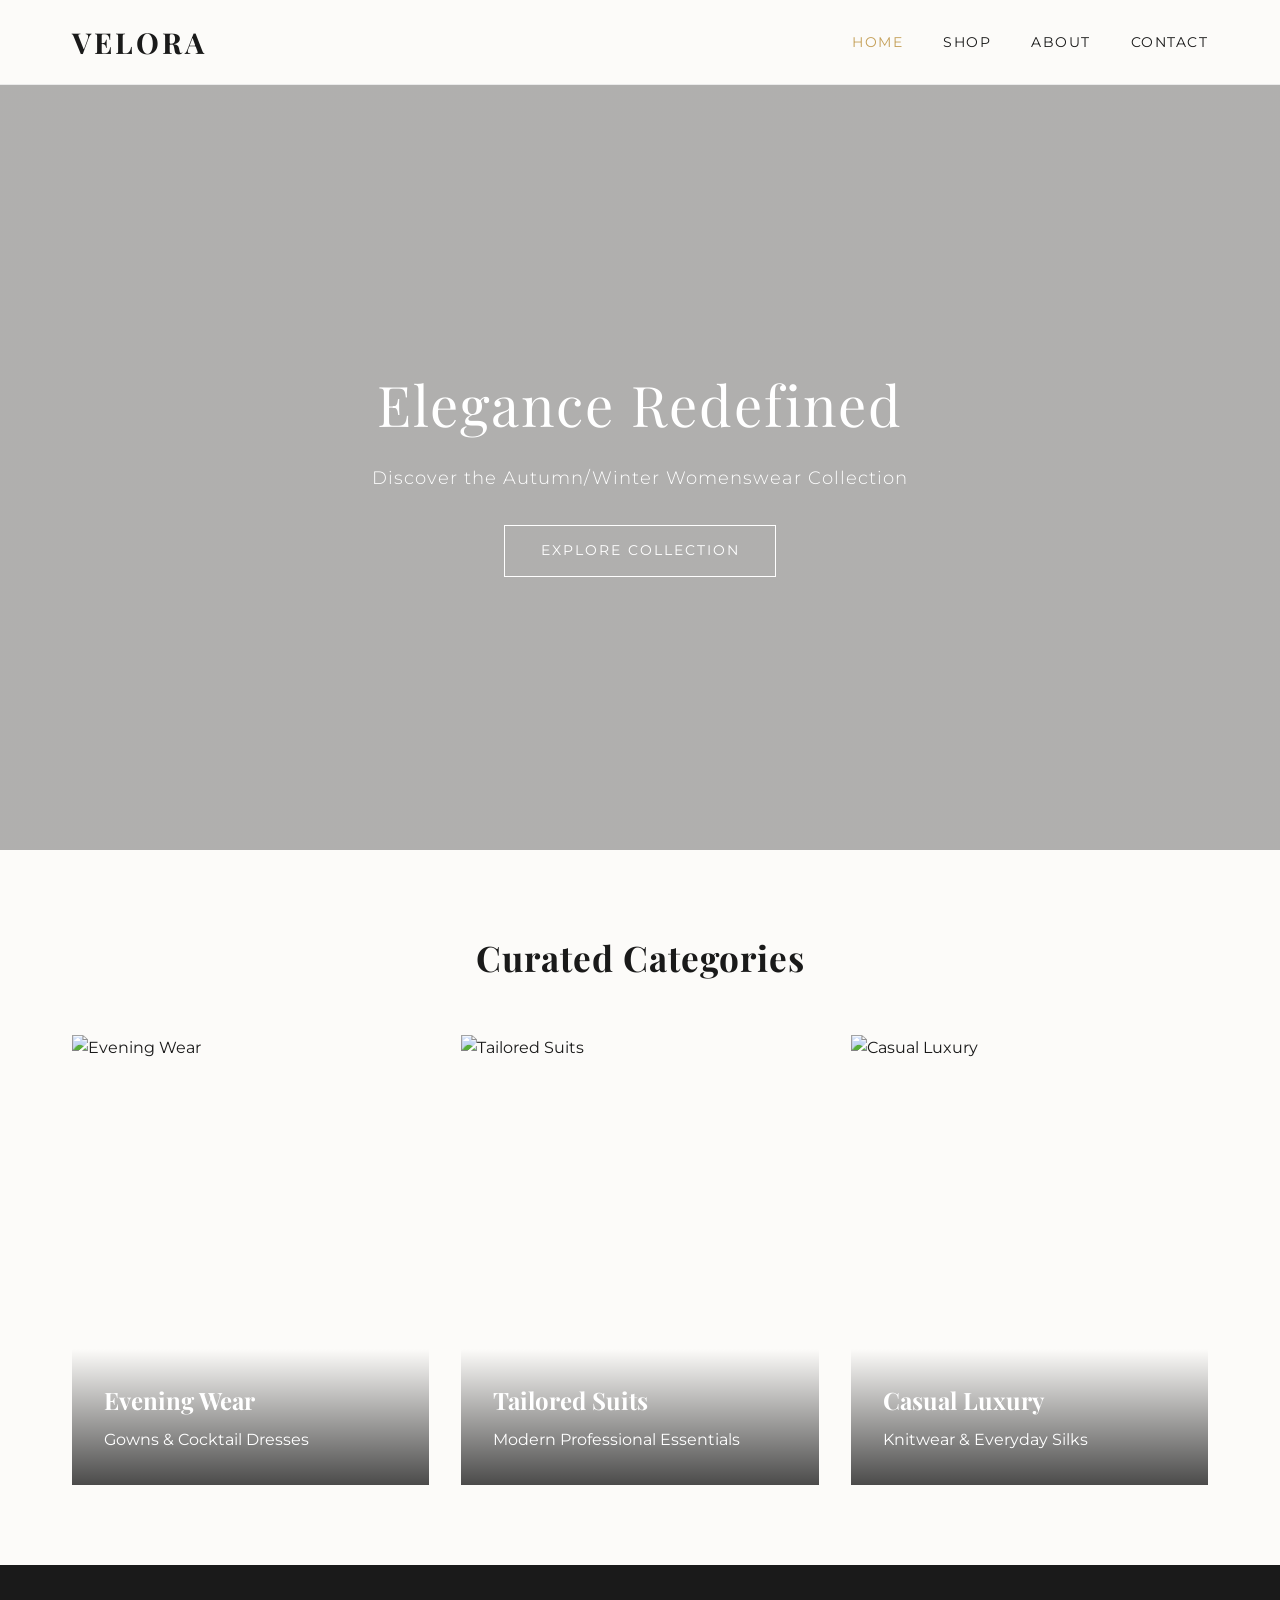
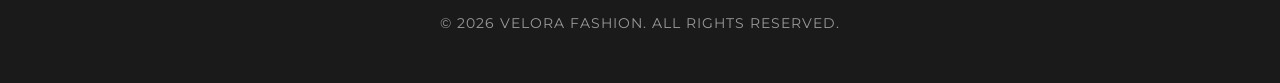
==== index.html @ ce0da70d "Create index.html" ====
<!DOCTYPE html>
<html lang="en">
<head>
  <meta charset="UTF-8">
  <meta name="viewport" content="width=device-width, initial-scale=1.0">
  <title>Velora Fashion | Timeless Luxury Womenswear</title>
  <style>
    :root {
      --bg-color: #fcfbf9;
      --primary-color: #1a1a1a;
      --accent-color: #c5a059;
      --text-muted: #666666;
      --font-heading: 'Playfair Display', Georgia, serif;
      --font-body: 'Montserrat', sans-serif;
    }

    * {
      box-sizing: border-box;
      margin: 0;
      padding: 0;
    }

    body {
      background-color: var(--bg-color);
      color: var(--primary-color);
      font-family: var(--font-body);
      line-height: 1.6;
    }

    /* Header & Navigation */
    header {
      position: sticky;
      top: 0;
      background: rgba(252, 251, 249, 0.95);
      backdrop-filter: blur(5px);
      z-index: 1000;
      border-bottom: 1px solid #eaeaea;
    }

    .nav-container {
      max-width: 1200px;
      margin: 0 auto;
      display: flex;
      justify-content: space-between;
      align-items: center;
      padding: 1.2rem 2rem;
    }

    .brand-logo {
      font-family: var(--font-heading);
      font-size: 1.8rem;
      letter-spacing: 3px;
      text-transform: uppercase;
      text-decoration: none;
      color: var(--primary-color);
      font-weight: 700;
    }

    .nav-links {
      display: flex;
      list-style: none;
      gap: 2.5rem;
    }

    .nav-links a {
      text-decoration: none;
      color: var(--primary-color);
      font-size: 0.9rem;
      text-transform: uppercase;
      letter-spacing: 1.5px;
      transition: color 0.3s ease;
    }

    .nav-links a:hover, .nav-links a.active {
      color: var(--accent-color);
    }

    /* Hero Section */
    .hero {
      height: 85vh;
      background: linear-gradient(rgba(0, 0, 0, 0.3), rgba(0, 0, 0, 0.3)), 
                  url('https://images.unsplash.com/photo-1490481651871-ab68de25d43d?q=80&w=1600') center/cover no-repeat;
      display: flex;
      align-items: center;
      justify-content: center;
      text-align: center;
      color: #ffffff;
      padding: 0 1rem;
    }

    .hero-content h1 {
      font-family: var(--font-heading);
      font-size: 3.5rem;
      font-weight: 400;
      letter-spacing: 2px;
      margin-bottom: 1rem;
    }

    .hero-content p {
      font-size: 1.1rem;
      letter-spacing: 1px;
      margin-bottom: 2rem;
      font-weight: 300;
    }

    .btn {
      display: inline-block;
      padding: 0.9rem 2.2rem;
      border: 1px solid #ffffff;
      color: #ffffff;
      text-decoration: none;
      text-transform: uppercase;
      font-size: 0.85rem;
      letter-spacing: 2px;
      transition: all 0.3s ease;
    }

    .btn:hover {
      background-color: #ffffff;
      color: var(--primary-color);
    }

    /* Featured Categories */
    .featured {
      max-width: 1200px;
      margin: 5rem auto;
      padding: 0 2rem;
    }

    .section-title {
      text-align: center;
      font-family: var(--font-heading);
      font-size: 2.2rem;
      margin-bottom: 3rem;
      letter-spacing: 1px;
    }

    .category-grid {
      display: grid;
      grid-template-columns: repeat(auto-fit, minmax(300px, 1fr));
      gap: 2rem;
    }

    .category-card {
      position: relative;
      overflow: hidden;
      height: 450px;
    }

    .category-card img {
      width: 100%;
      height: 100%;
      object-fit: cover;
      transition: transform 0.5s ease;
    }

    .category-card:hover img {
      transform: scale(1.05);
    }

    .category-overlay {
      position: absolute;
      bottom: 0;
      left: 0;
      right: 0;
      padding: 2rem;
      background: linear-gradient(transparent, rgba(0, 0, 0, 0.7));
      color: #ffffff;
    }

    .category-overlay h3 {
      font-family: var(--font-heading);
      font-size: 1.5rem;
      margin-bottom: 0.5rem;
    }

    /* Footer */
    footer {
      background-color: var(--primary-color);
      color: #ffffff;
      text-align: center;
      padding: 3rem 1rem;
      margin-top: 5rem;
    }

    footer p {
      font-size: 0.85rem;
      color: #999999;
      letter-spacing: 1px;
    }
  </style>
  <link href="https://fonts.googleapis.com/css2?family=Montserrat:wght@300;400;500&family=Playfair+Display:wght@400;600;700&display=swap" rel="stylesheet">
</head>
<body>

  <header>
    <div class="nav-container">
      <a href="index.html" class="brand-logo">Velora</a>
      <nav>
        <ul class="nav-links">
          <li><a href="index.html" class="active">Home</a></li>
          <li><a href="shop.html">Shop</a></li>
          <li><a href="about.html">About</a></li>
          <li><a href="contact.html">Contact</a></li>
        </ul>
      </nav>
    </div>
  </header>

  <section class="hero">
    <div class="hero-content">
      <h1>Elegance Redefined</h1>
      <p>Discover the Autumn/Winter Womenswear Collection</p>
      <a href="shop.html" class="btn">Explore Collection</a>
    </div>
  </section>

  <section class="featured">
    <h2 class="section-title">Curated Categories</h2>
    <div class="category-grid">
      <div class="category-card">
        <img src="https://images.unsplash.com/photo-1539109136881-3be0616acf4b?q=80&w=800" alt="Evening Wear">
        <div class="category-overlay">
          <h3>Evening Wear</h3>
          <p>Gowns & Cocktail Dresses</p>
        </div>
      </div>
      <div class="category-card">
        <img src="https://images.unsplash.com/photo-1515886657613-9f3515b0c78f?q=80&w=800" alt="Tailored Suits">
        <div class="category-overlay">
          <h3>Tailored Suits</h3>
          <p>Modern Professional Essentials</p>
        </div>
      </div>
      <div class="category-card">
        <img src="https://images.unsplash.com/photo-1485230895905-ec40ba36b9bc?q=80&w=800" alt="Casual Luxury">
        <div class="category-overlay">
          <h3>Casual Luxury</h3>
          <p>Knitwear & Everyday Silks</p>
        </div>
      </div>
    </div>
  </section>

  <footer>
    <p>&copy; <span id="year"></span> VELORA FASHION. ALL RIGHTS RESERVED.</p>
  </footer>

  <script>
    document.addEventListener('DOMContentLoaded', () => {
      document.getElementById('year').textContent = new Date().getFullYear();
    });
  </script>
</body>
</html>
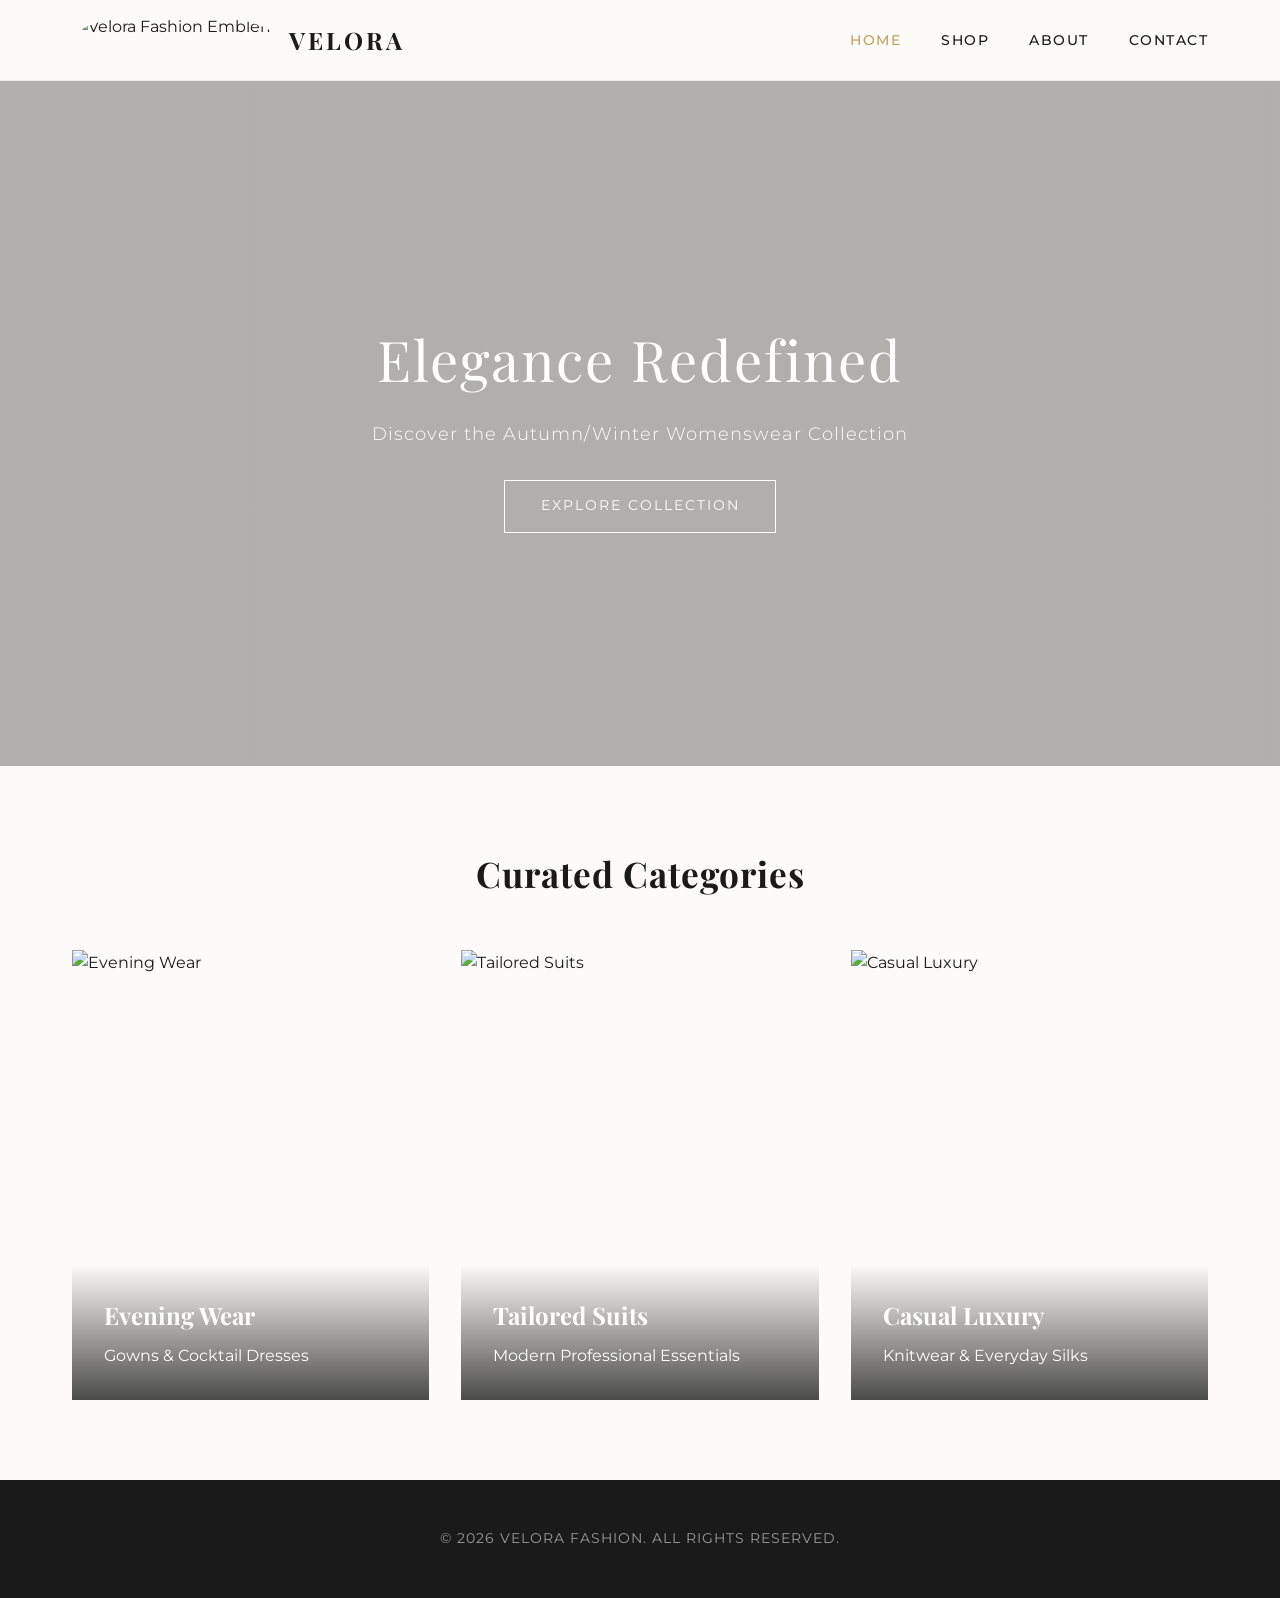
==== commit 7add45b0: "Update index.html" ====
--- a/index.html
+++ b/index.html
@@ -9,7 +9,7 @@
       --bg-color: #fcfbf9;
       --primary-color: #1a1a1a;
       --accent-color: #c5a059;
-      --text-muted: #666666;
+      --blush-bg: #fbeee8;
       --font-heading: 'Playfair Display', Georgia, serif;
       --font-body: 'Montserrat', sans-serif;
     }
@@ -27,12 +27,12 @@
       line-height: 1.6;
     }
 
-    /* Header & Navigation */
+    /* Header & Perfectly Aligned Navigation */
     header {
       position: sticky;
       top: 0;
-      background: rgba(252, 251, 249, 0.95);
-      backdrop-filter: blur(5px);
+      background: rgba(252, 251, 249, 0.98);
+      backdrop-filter: blur(8px);
       z-index: 1000;
       border-bottom: 1px solid #eaeaea;
     }
@@ -42,32 +42,57 @@
       margin: 0 auto;
       display: flex;
       justify-content: space-between;
+      align-items: center; /* Ensures strict vertical centering */
+      padding: 0.8rem 2rem;
+      height: 80px;
+    }
+
+    /* Perfectly Aligned Logo Unit */
+    .brand-logo {
+      display: inline-flex;
       align-items: center;
-      padding: 1.2rem 2rem;
-    }
-
-    .brand-logo {
+      gap: 0.75rem;
+      text-decoration: none;
+      color: var(--primary-color);
+      height: 100%;
+    }
+
+    .brand-logo img {
+      height: 52px;
+      width: auto;
+      object-fit: contain;
+      border-radius: 50%;
+      transition: transform 0.3s ease;
+    }
+
+    .brand-logo:hover img {
+      transform: scale(1.05);
+    }
+
+    .brand-logo .brand-text {
       font-family: var(--font-heading);
-      font-size: 1.8rem;
+      font-size: 1.5rem;
       letter-spacing: 3px;
       text-transform: uppercase;
-      text-decoration: none;
-      color: var(--primary-color);
       font-weight: 700;
+      line-height: 1;
     }
 
     .nav-links {
       display: flex;
       list-style: none;
       gap: 2.5rem;
+      align-items: center;
+      height: 100%;
     }
 
     .nav-links a {
       text-decoration: none;
       color: var(--primary-color);
-      font-size: 0.9rem;
+      font-size: 0.85rem;
       text-transform: uppercase;
       letter-spacing: 1.5px;
+      font-weight: 500;
       transition: color 0.3s ease;
     }
 
@@ -77,7 +102,7 @@
 
     /* Hero Section */
     .hero {
-      height: 85vh;
+      height: calc(85vh - 80px);
       background: linear-gradient(rgba(0, 0, 0, 0.3), rgba(0, 0, 0, 0.3)), 
                   url('https://images.unsplash.com/photo-1490481651871-ab68de25d43d?q=80&w=1600') center/cover no-repeat;
       display: flex;
@@ -188,14 +213,35 @@
       color: #999999;
       letter-spacing: 1px;
     }
+
+    @media (max-width: 768px) {
+      .nav-container {
+        padding: 0.8rem 1rem;
+      }
+      .brand-logo img {
+        height: 42px;
+      }
+      .brand-logo .brand-text {
+        font-size: 1.2rem;
+      }
+      .nav-links {
+        gap: 1.2rem;
+      }
+      .nav-links a {
+        font-size: 0.75rem;
+      }
+    }
   </style>
-  <link href="https://fonts.googleapis.com/css2?family=Montserrat:wght@300;400;500&family=Playfair+Display:wght@400;600;700&display=swap" rel="stylesheet">
+  <link href="https://fonts.googleapis.com/css2?family=Montserrat:wght@300;400;500;600&family=Playfair+Display:wght@400;600;700&display=swap" rel="stylesheet">
 </head>
 <body>
 
   <header>
     <div class="nav-container">
-      <a href="index.html" class="brand-logo">Velora</a>
+      <a href="index.html" class="brand-logo">
+        <img src="v2.png" alt="Velora Fashion Emblem">
+        <span class="brand-text">Velora</span>
+      </a>
       <nav>
         <ul class="nav-links">
           <li><a href="index.html" class="active">Home</a></li>
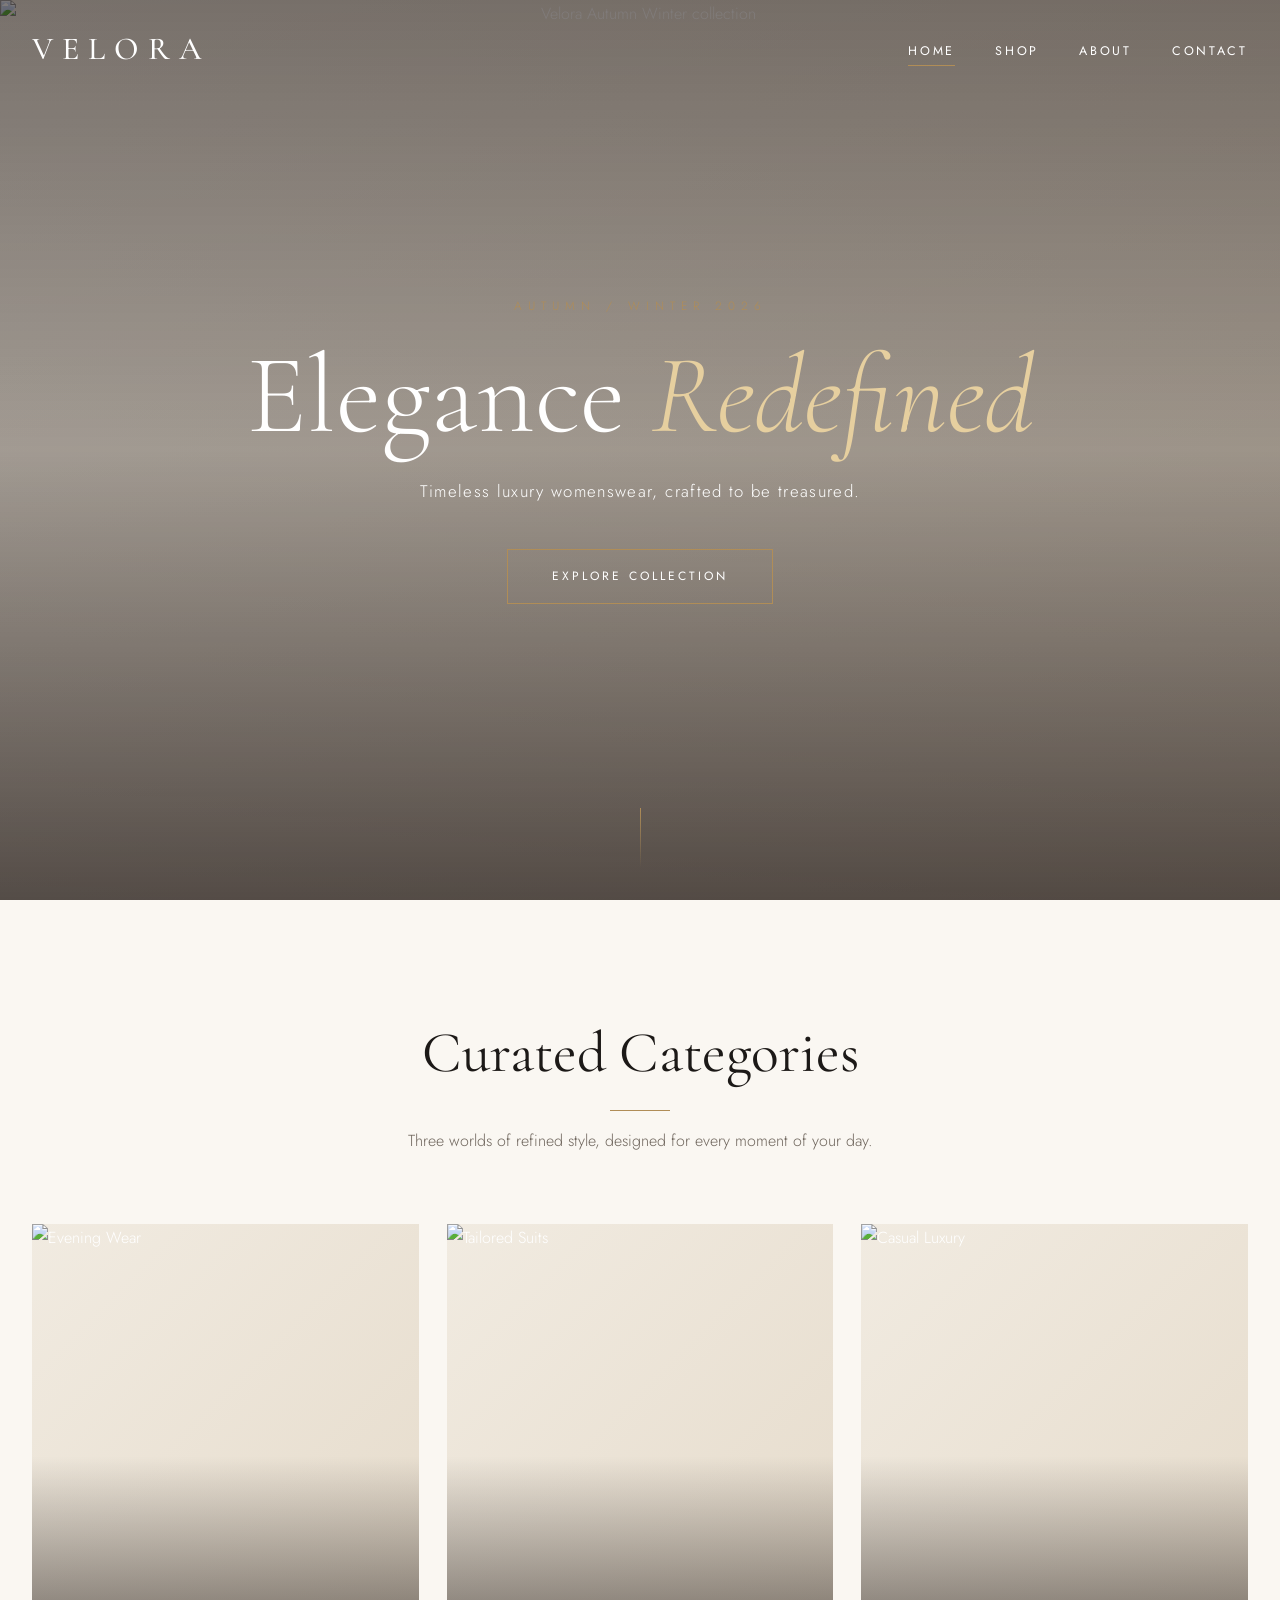
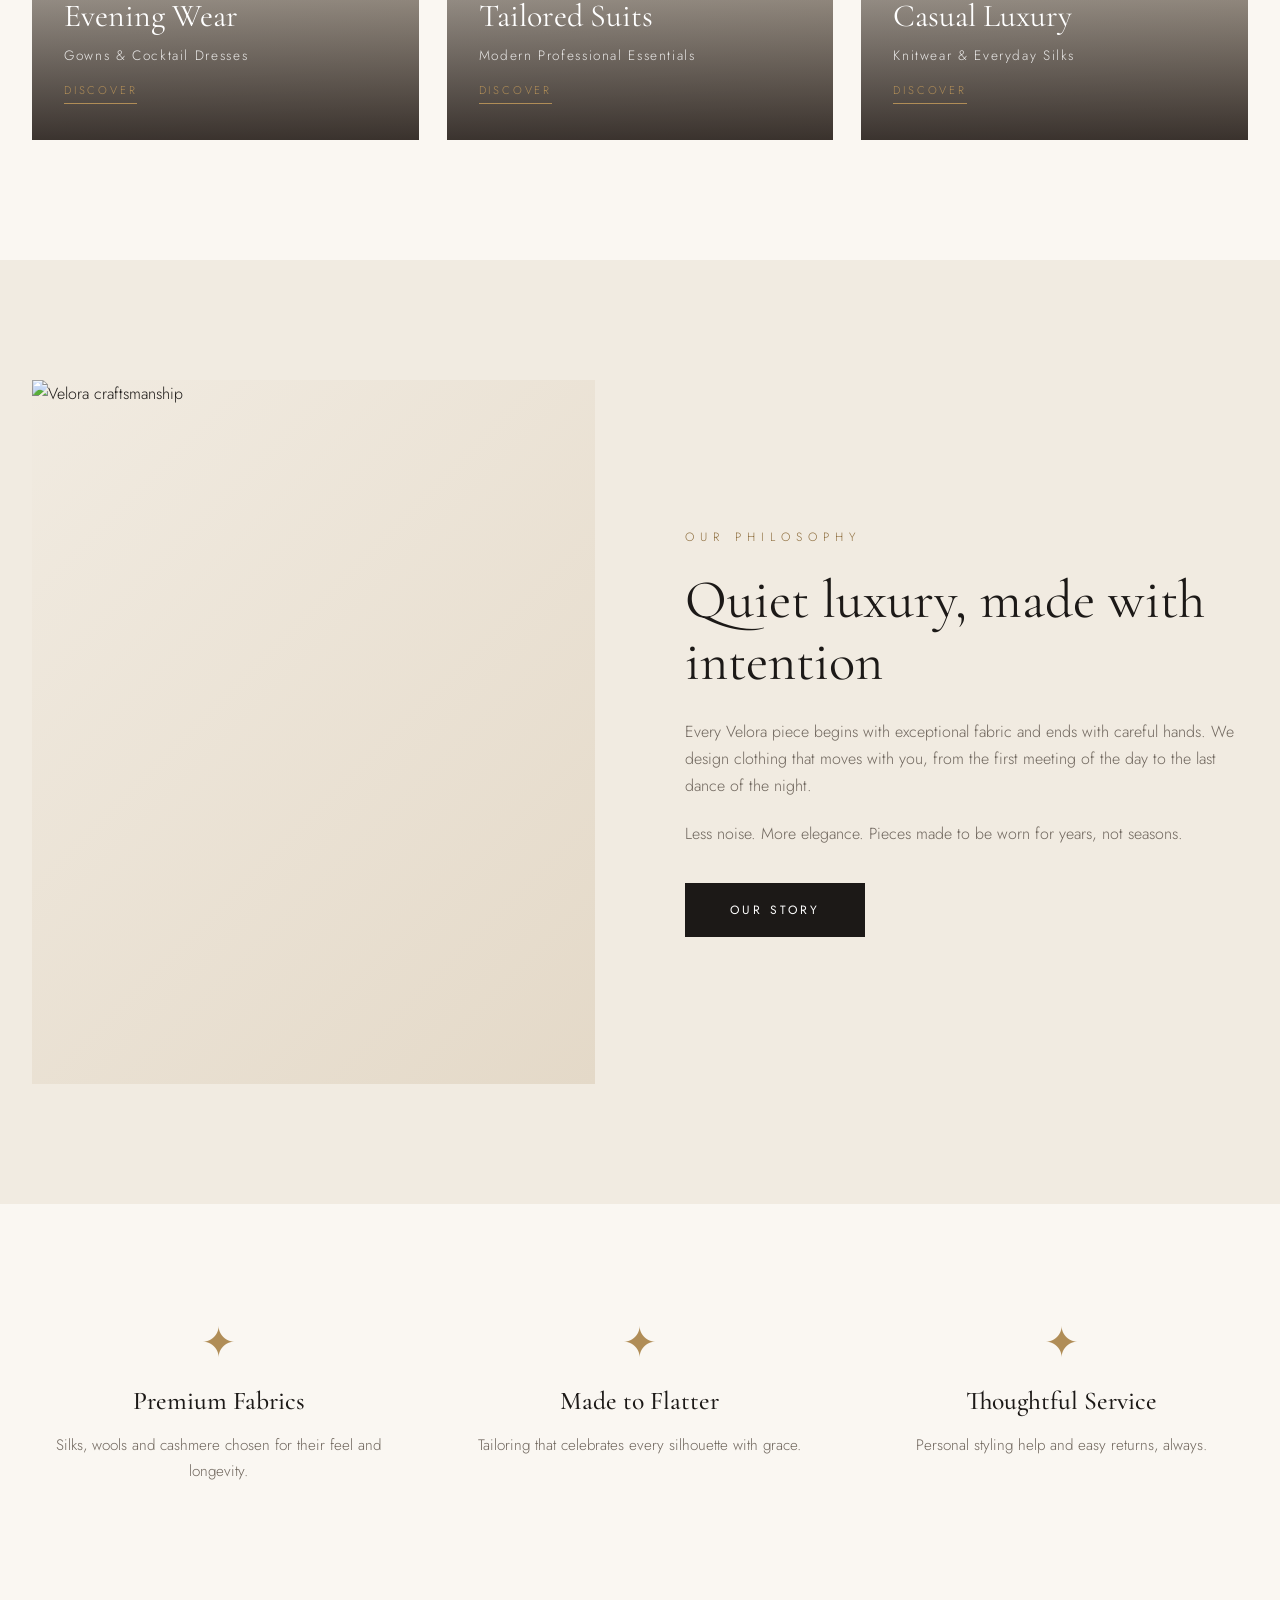
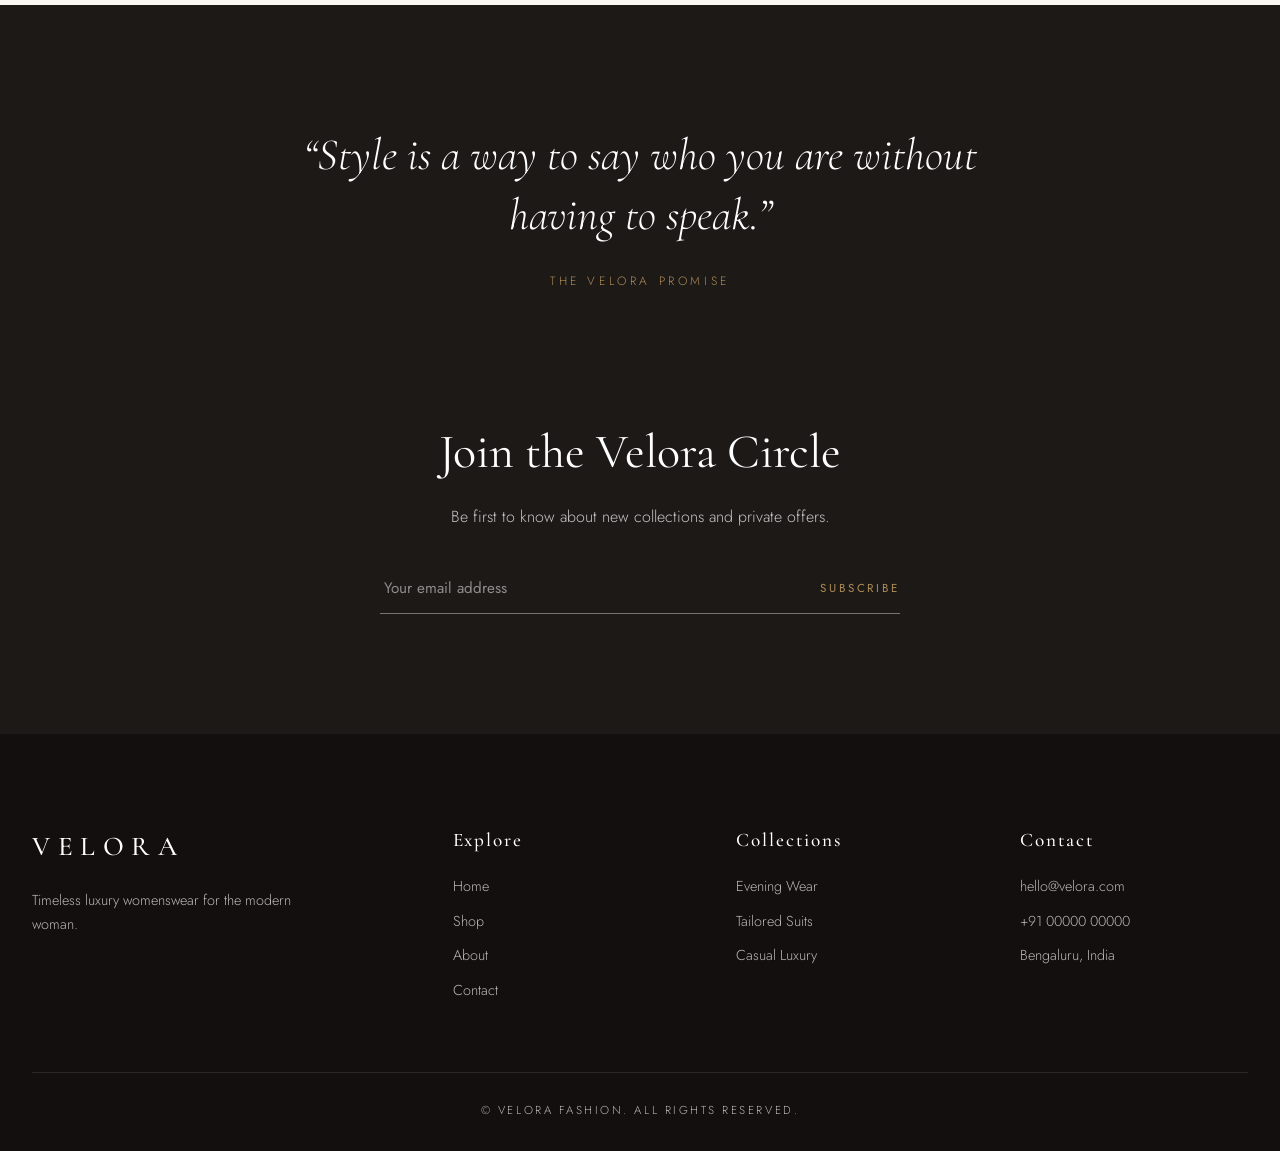
==== commit 17e5bbfd: "Update index.html" ====
--- a/index.html
+++ b/index.html
@@ -1,301 +1,114 @@
 <!DOCTYPE html>
 <html lang="en">
 <head>
-  <meta charset="UTF-8">
-  <meta name="viewport" content="width=device-width, initial-scale=1.0">
-  <title>Velora Fashion | Timeless Luxury Womenswear</title>
-  <style>
-    :root {
-      --bg-color: #fcfbf9;
-      --primary-color: #1a1a1a;
-      --accent-color: #c5a059;
-      --blush-bg: #fbeee8;
-      --font-heading: 'Playfair Display', Georgia, serif;
-      --font-body: 'Montserrat', sans-serif;
-    }
-
-    * {
-      box-sizing: border-box;
-      margin: 0;
-      padding: 0;
-    }
-
-    body {
-      background-color: var(--bg-color);
-      color: var(--primary-color);
-      font-family: var(--font-body);
-      line-height: 1.6;
-    }
-
-    /* Header & Perfectly Aligned Navigation */
-    header {
-      position: sticky;
-      top: 0;
-      background: rgba(252, 251, 249, 0.98);
-      backdrop-filter: blur(8px);
-      z-index: 1000;
-      border-bottom: 1px solid #eaeaea;
-    }
-
-    .nav-container {
-      max-width: 1200px;
-      margin: 0 auto;
-      display: flex;
-      justify-content: space-between;
-      align-items: center; /* Ensures strict vertical centering */
-      padding: 0.8rem 2rem;
-      height: 80px;
-    }
-
-    /* Perfectly Aligned Logo Unit */
-    .brand-logo {
-      display: inline-flex;
-      align-items: center;
-      gap: 0.75rem;
-      text-decoration: none;
-      color: var(--primary-color);
-      height: 100%;
-    }
-
-    .brand-logo img {
-      height: 52px;
-      width: auto;
-      object-fit: contain;
-      border-radius: 50%;
-      transition: transform 0.3s ease;
-    }
-
-    .brand-logo:hover img {
-      transform: scale(1.05);
-    }
-
-    .brand-logo .brand-text {
-      font-family: var(--font-heading);
-      font-size: 1.5rem;
-      letter-spacing: 3px;
-      text-transform: uppercase;
-      font-weight: 700;
-      line-height: 1;
-    }
-
-    .nav-links {
-      display: flex;
-      list-style: none;
-      gap: 2.5rem;
-      align-items: center;
-      height: 100%;
-    }
-
-    .nav-links a {
-      text-decoration: none;
-      color: var(--primary-color);
-      font-size: 0.85rem;
-      text-transform: uppercase;
-      letter-spacing: 1.5px;
-      font-weight: 500;
-      transition: color 0.3s ease;
-    }
-
-    .nav-links a:hover, .nav-links a.active {
-      color: var(--accent-color);
-    }
-
-    /* Hero Section */
-    .hero {
-      height: calc(85vh - 80px);
-      background: linear-gradient(rgba(0, 0, 0, 0.3), rgba(0, 0, 0, 0.3)), 
-                  url('https://images.unsplash.com/photo-1490481651871-ab68de25d43d?q=80&w=1600') center/cover no-repeat;
-      display: flex;
-      align-items: center;
-      justify-content: center;
-      text-align: center;
-      color: #ffffff;
-      padding: 0 1rem;
-    }
-
-    .hero-content h1 {
-      font-family: var(--font-heading);
-      font-size: 3.5rem;
-      font-weight: 400;
-      letter-spacing: 2px;
-      margin-bottom: 1rem;
-    }
-
-    .hero-content p {
-      font-size: 1.1rem;
-      letter-spacing: 1px;
-      margin-bottom: 2rem;
-      font-weight: 300;
-    }
-
-    .btn {
-      display: inline-block;
-      padding: 0.9rem 2.2rem;
-      border: 1px solid #ffffff;
-      color: #ffffff;
-      text-decoration: none;
-      text-transform: uppercase;
-      font-size: 0.85rem;
-      letter-spacing: 2px;
-      transition: all 0.3s ease;
-    }
-
-    .btn:hover {
-      background-color: #ffffff;
-      color: var(--primary-color);
-    }
-
-    /* Featured Categories */
-    .featured {
-      max-width: 1200px;
-      margin: 5rem auto;
-      padding: 0 2rem;
-    }
-
-    .section-title {
-      text-align: center;
-      font-family: var(--font-heading);
-      font-size: 2.2rem;
-      margin-bottom: 3rem;
-      letter-spacing: 1px;
-    }
-
-    .category-grid {
-      display: grid;
-      grid-template-columns: repeat(auto-fit, minmax(300px, 1fr));
-      gap: 2rem;
-    }
-
-    .category-card {
-      position: relative;
-      overflow: hidden;
-      height: 450px;
-    }
-
-    .category-card img {
-      width: 100%;
-      height: 100%;
-      object-fit: cover;
-      transition: transform 0.5s ease;
-    }
-
-    .category-card:hover img {
-      transform: scale(1.05);
-    }
-
-    .category-overlay {
-      position: absolute;
-      bottom: 0;
-      left: 0;
-      right: 0;
-      padding: 2rem;
-      background: linear-gradient(transparent, rgba(0, 0, 0, 0.7));
-      color: #ffffff;
-    }
-
-    .category-overlay h3 {
-      font-family: var(--font-heading);
-      font-size: 1.5rem;
-      margin-bottom: 0.5rem;
-    }
-
-    /* Footer */
-    footer {
-      background-color: var(--primary-color);
-      color: #ffffff;
-      text-align: center;
-      padding: 3rem 1rem;
-      margin-top: 5rem;
-    }
-
-    footer p {
-      font-size: 0.85rem;
-      color: #999999;
-      letter-spacing: 1px;
-    }
-
-    @media (max-width: 768px) {
-      .nav-container {
-        padding: 0.8rem 1rem;
-      }
-      .brand-logo img {
-        height: 42px;
-      }
-      .brand-logo .brand-text {
-        font-size: 1.2rem;
-      }
-      .nav-links {
-        gap: 1.2rem;
-      }
-      .nav-links a {
-        font-size: 0.75rem;
-      }
-    }
-  </style>
-  <link href="https://fonts.googleapis.com/css2?family=Montserrat:wght@300;400;500;600&family=Playfair+Display:wght@400;600;700&display=swap" rel="stylesheet">
+<meta charset="UTF-8">
+<meta name="viewport" content="width=device-width, initial-scale=1.0">
+<title>Velora Fashion | Timeless Luxury Womenswear</title>
+<meta name="description" content="Velora Fashion – timeless luxury womenswear. Evening wear, tailored suits and casual luxury.">
+<link rel="stylesheet" href="style.css">
 </head>
 <body>
 
-  <header>
-    <div class="nav-container">
-      <a href="index.html" class="brand-logo">
-        <img src="v2.png" alt="Velora Fashion Emblem">
-        <span class="brand-text">Velora</span>
-      </a>
-      <nav>
-        <ul class="nav-links">
-          <li><a href="index.html" class="active">Home</a></li>
-          <li><a href="shop.html">Shop</a></li>
-          <li><a href="about.html">About</a></li>
-          <li><a href="contact.html">Contact</a></li>
-        </ul>
-      </nav>
+<header class="site-header">
+  <nav class="nav">
+    <a href="index.html" class="logo"><img src="v2.png" alt="" onerror="this.style.display='none'">Velora</a>
+    <ul class="nav-links">
+      <li><a href="index.html" class="active">Home</a></li>
+      <li><a href="shop.html">Shop</a></li>
+      <li><a href="about.html">About</a></li>
+      <li><a href="contact.html">Contact</a></li>
+    </ul>
+    <button class="menu-btn" aria-label="Menu"><span></span><span></span><span></span></button>
+  </nav>
+</header>
+
+<main>
+  <section class="hero" style="padding:0">
+    <div class="hero-bg"><img src="https://images.unsplash.com/photo-1539109136881-3be0616acf4b?q=80&w=1800" alt="Velora Autumn Winter collection"></div>
+    <div class="hero-content">
+      <span class="eyebrow fade">Autumn / Winter 2026</span>
+      <h1 class="fade">Elegance <em>Redefined</em></h1>
+      <p class="fade">Timeless luxury womenswear, crafted to be treasured.</p>
+      <a href="shop.html" class="btn fade">Explore Collection</a>
     </div>
-  </header>
-
-  <section class="hero">
-    <div class="hero-content">
-      <h1>Elegance Redefined</h1>
-      <p>Discover the Autumn/Winter Womenswear Collection</p>
-      <a href="shop.html" class="btn">Explore Collection</a>
-    </div>
+    <div class="scroll-cue"></div>
   </section>
 
-  <section class="featured">
-    <h2 class="section-title">Curated Categories</h2>
-    <div class="category-grid">
-      <div class="category-card">
-        <img src="https://images.unsplash.com/photo-1539109136881-3be0616acf4b?q=80&w=800" alt="Evening Wear">
-        <div class="category-overlay">
-          <h3>Evening Wear</h3>
-          <p>Gowns & Cocktail Dresses</p>
-        </div>
+  <section>
+    <div class="container">
+      <div class="section-head reveal">
+        <h2>Curated Categories</h2>
+        <div class="divider"></div>
+        <p>Three worlds of refined style, designed for every moment of your day.</p>
       </div>
-      <div class="category-card">
-        <img src="https://images.unsplash.com/photo-1515886657613-9f3515b0c78f?q=80&w=800" alt="Tailored Suits">
-        <div class="category-overlay">
-          <h3>Tailored Suits</h3>
-          <p>Modern Professional Essentials</p>
-        </div>
-      </div>
-      <div class="category-card">
-        <img src="https://images.unsplash.com/photo-1485230895905-ec40ba36b9bc?q=80&w=800" alt="Casual Luxury">
-        <div class="category-overlay">
-          <h3>Casual Luxury</h3>
-          <p>Knitwear & Everyday Silks</p>
-        </div>
+      <div class="cat-grid">
+        <a href="shop.html" class="cat-card reveal">
+          <img src="https://images.unsplash.com/photo-1539109136881-3be0616acf4b?q=80&w=800" alt="Evening Wear">
+          <div class="cat-info"><h3>Evening Wear</h3><p>Gowns &amp; Cocktail Dresses</p><span>Discover</span></div>
+        </a>
+        <a href="shop.html" class="cat-card reveal d1">
+          <img src="https://images.unsplash.com/photo-1515886657613-9f3515b0c78f?q=80&w=800" alt="Tailored Suits">
+          <div class="cat-info"><h3>Tailored Suits</h3><p>Modern Professional Essentials</p><span>Discover</span></div>
+        </a>
+        <a href="shop.html" class="cat-card reveal d2">
+          <img src="https://images.unsplash.com/photo-1485230895905-ec40ba36b9bc?q=80&w=800" alt="Casual Luxury">
+          <div class="cat-info"><h3>Casual Luxury</h3><p>Knitwear &amp; Everyday Silks</p><span>Discover</span></div>
+        </a>
       </div>
     </div>
   </section>
 
-  <footer>
-    <p>&copy; <span id="year"></span> VELORA FASHION. ALL RIGHTS RESERVED.</p>
-  </footer>
+  <section class="band">
+    <div class="container split">
+      <div class="split-img reveal"><img src="https://images.unsplash.com/photo-1515886657613-9f3515b0c78f?q=80&w=1000" alt="Velora craftsmanship"></div>
+      <div class="split-text reveal d1">
+        <span class="eyebrow" style="color:var(--gold-dark)">Our Philosophy</span>
+        <h2>Quiet luxury, made with intention</h2>
+        <p>Every Velora piece begins with exceptional fabric and ends with careful hands. We design clothing that moves with you, from the first meeting of the day to the last dance of the night.</p>
+        <p>Less noise. More elegance. Pieces made to be worn for years, not seasons.</p>
+        <a href="about.html" class="btn btn-solid">Our Story</a>
+      </div>
+    </div>
+  </section>
 
-  <script>
-    document.addEventListener('DOMContentLoaded', () => {
-      document.getElementById('year').textContent = new Date().getFullYear();
-    });
-  </script>
+  <section>
+    <div class="container">
+      <div class="values">
+        <div class="value reveal"><div class="icon">✦</div><h3>Premium Fabrics</h3><p>Silks, wools and cashmere chosen for their feel and longevity.</p></div>
+        <div class="value reveal d1"><div class="icon">✦</div><h3>Made to Flatter</h3><p>Tailoring that celebrates every silhouette with grace.</p></div>
+        <div class="value reveal d2"><div class="icon">✦</div><h3>Thoughtful Service</h3><p>Personal styling help and easy returns, always.</p></div>
+      </div>
+    </div>
+  </section>
+
+  <section class="dark">
+    <div class="container quote reveal">
+      <blockquote>“Style is a way to say who you are without having to speak.”</blockquote>
+      <cite>The Velora Promise</cite>
+    </div>
+  </section>
+
+  <section class="dark" style="padding-top:0">
+    <div class="container newsletter reveal">
+      <h2>Join the Velora Circle</h2>
+      <p>Be first to know about new collections and private offers.</p>
+      <form class="news-form"><input type="email" placeholder="Your email address" required><button type="submit">Subscribe</button></form>
+    </div>
+  </section>
+</main>
+
+<footer class="site-footer">
+  <div class="container">
+    <div class="footer-grid">
+      <div class="footer-brand"><a href="index.html" class="logo">Velora</a><p>Timeless luxury womenswear for the modern woman.</p></div>
+      <div><h4>Explore</h4><ul><li><a href="index.html">Home</a></li><li><a href="shop.html">Shop</a></li><li><a href="about.html">About</a></li><li><a href="contact.html">Contact</a></li></ul></div>
+      <div><h4>Collections</h4><ul><li><a href="shop.html">Evening Wear</a></li><li><a href="shop.html">Tailored Suits</a></li><li><a href="shop.html">Casual Luxury</a></li></ul></div>
+      <div><h4>Contact</h4><ul><li>hello@velora.com</li><li>+91 00000 00000</li><li>Bengaluru, India</li></ul></div>
+    </div>
+    <p class="copy">© Velora Fashion. All rights reserved.</p>
+  </div>
+</footer>
+
+<script src="script.js"></script>
 </body>
 </html>
--- a/style.css
+++ b/style.css
@@ -0,0 +1,200 @@
+@import url('https://fonts.googleapis.com/css2?family=Cormorant+Garamond:ital,wght@0,300;0,400;0,500;0,600;1,400&family=Jost:wght@300;400;500&display=swap');
+
+:root {
+  --ivory: #faf7f2;
+  --cream: #f1ebe1;
+  --ink: #1c1917;
+  --muted: #6f665d;
+  --gold: #b08d57;
+  --gold-dark: #8f6f3f;
+  --wine: #5b1f2b;
+  --serif: 'Cormorant Garamond', Georgia, serif;
+  --sans: 'Jost', system-ui, sans-serif;
+  --ease: cubic-bezier(.22,.61,.36,1);
+}
+
+* { margin: 0; padding: 0; box-sizing: border-box; }
+html { scroll-behavior: smooth; }
+body { font-family: var(--sans); font-weight: 300; background: var(--ivory); color: var(--ink); line-height: 1.7; -webkit-font-smoothing: antialiased; }
+img { display: block; width: 100%; height: 100%; object-fit: cover; background: linear-gradient(135deg, var(--cream), #e4d9c8); }
+a { color: inherit; text-decoration: none; }
+ul { list-style: none; }
+
+/* ---------- Header ---------- */
+.site-header { position: fixed; top: 0; left: 0; right: 0; z-index: 100; transition: background .4s var(--ease), box-shadow .4s var(--ease), padding .4s var(--ease); padding: 22px 0; }
+.site-header.solid, .site-header.always-solid { background: rgba(250,247,242,.96); backdrop-filter: blur(10px); box-shadow: 0 1px 0 rgba(0,0,0,.06); padding: 12px 0; }
+.nav { max-width: 1280px; margin: auto; padding: 0 32px; display: flex; align-items: center; justify-content: space-between; }
+.logo { display: flex; align-items: center; gap: 12px; font-family: var(--serif); font-size: 2rem; font-weight: 500; letter-spacing: .28em; text-transform: uppercase; color: #fff; transition: color .4s; }
+.logo img { width: 42px; height: 42px; border-radius: 50%; background: none; object-fit: contain; }
+.solid .logo, .always-solid .logo { color: var(--ink); }
+.nav-links { display: flex; gap: 40px; }
+.nav-links a { font-size: .78rem; letter-spacing: .22em; text-transform: uppercase; font-weight: 400; color: #fff; position: relative; padding: 6px 0; transition: color .3s; }
+.solid .nav-links a, .always-solid .nav-links a { color: var(--ink); }
+.nav-links a::after { content: ''; position: absolute; left: 0; bottom: 0; width: 0; height: 1px; background: var(--gold); transition: width .4s var(--ease); }
+.nav-links a:hover::after, .nav-links a.active::after { width: 100%; }
+.menu-btn { display: none; background: none; border: 0; cursor: pointer; width: 32px; height: 22px; position: relative; }
+.menu-btn span { position: absolute; left: 0; width: 100%; height: 1.5px; background: #fff; transition: .35s var(--ease); }
+.solid .menu-btn span, .always-solid .menu-btn span { background: var(--ink); }
+.menu-btn span:nth-child(1) { top: 0; } .menu-btn span:nth-child(2) { top: 10px; } .menu-btn span:nth-child(3) { top: 20px; }
+.menu-btn.open span:nth-child(1) { top: 10px; transform: rotate(45deg); }
+.menu-btn.open span:nth-child(2) { opacity: 0; }
+.menu-btn.open span:nth-child(3) { top: 10px; transform: rotate(-45deg); }
+
+/* ---------- Buttons ---------- */
+.btn { display: inline-block; padding: 16px 44px; font-family: var(--sans); font-size: .75rem; letter-spacing: .25em; text-transform: uppercase; font-weight: 400; border: 1px solid var(--gold); color: #fff; background: transparent; cursor: pointer; transition: .4s var(--ease); }
+.btn:hover { background: var(--gold); color: #fff; }
+.btn-solid { background: var(--ink); border-color: var(--ink); color: #fff; }
+.btn-solid:hover { background: var(--gold); border-color: var(--gold); }
+.btn-dark { color: var(--ink); }
+.btn-dark:hover { color: #fff; }
+
+/* ---------- Hero ---------- */
+.hero { position: relative; min-height: 100vh; display: flex; align-items: center; justify-content: center; text-align: center; color: #fff; overflow: hidden; }
+.hero-bg { position: absolute; inset: 0; z-index: -2; }
+.hero-bg img { transform: scale(1.08); animation: slowzoom 18s ease-out forwards; }
+.hero::before { content: ''; position: absolute; inset: 0; background: linear-gradient(180deg, rgba(20,12,10,.55) 0%, rgba(20,12,10,.35) 50%, rgba(20,12,10,.7) 100%); z-index: -1; }
+@keyframes slowzoom { to { transform: scale(1); } }
+.hero-content { padding: 0 24px; max-width: 900px; }
+.eyebrow { font-size: .75rem; letter-spacing: .5em; text-transform: uppercase; color: var(--gold); margin-bottom: 22px; display: block; }
+.hero h1 { font-family: var(--serif); font-weight: 300; font-size: clamp(3.2rem, 9vw, 7rem); line-height: 1.02; margin-bottom: 24px; }
+.hero h1 em { font-style: italic; color: #e6cf9f; }
+.hero p { font-size: 1.05rem; letter-spacing: .08em; margin-bottom: 44px; opacity: .92; }
+.hero .fade { opacity: 0; transform: translateY(24px); animation: rise 1.2s var(--ease) forwards; }
+.hero .fade:nth-child(2) { animation-delay: .25s; } .hero .fade:nth-child(3) { animation-delay: .5s; } .hero .fade:nth-child(4) { animation-delay: .75s; }
+@keyframes rise { to { opacity: 1; transform: none; } }
+.scroll-cue { position: absolute; bottom: 32px; left: 50%; width: 1px; height: 60px; background: linear-gradient(var(--gold), transparent); animation: cue 2s infinite; }
+@keyframes cue { 0%,100% { opacity: .3; transform: translateX(-50%) scaleY(.6); } 50% { opacity: 1; transform: translateX(-50%) scaleY(1); } }
+
+/* ---------- Sections ---------- */
+section { padding: 120px 0; }
+.container { max-width: 1280px; margin: auto; padding: 0 32px; }
+.section-head { text-align: center; margin-bottom: 70px; }
+.section-head h2 { font-family: var(--serif); font-weight: 400; font-size: clamp(2.2rem, 5vw, 3.6rem); line-height: 1.15; }
+.section-head p { color: var(--muted); max-width: 560px; margin: 16px auto 0; }
+.divider { width: 60px; height: 1px; background: var(--gold); margin: 24px auto 0; }
+
+/* ---------- Category cards ---------- */
+.cat-grid { display: grid; grid-template-columns: repeat(3, 1fr); gap: 28px; }
+.cat-card { position: relative; aspect-ratio: 3/4; overflow: hidden; color: #fff; display: block; }
+.cat-card img { transition: transform 1.2s var(--ease); }
+.cat-card:hover img { transform: scale(1.08); }
+.cat-card::after { content: ''; position: absolute; inset: 0; background: linear-gradient(180deg, transparent 45%, rgba(15,8,6,.8)); }
+.cat-info { position: absolute; left: 0; right: 0; bottom: 0; padding: 36px 32px; z-index: 2; transition: transform .5s var(--ease); }
+.cat-card:hover .cat-info { transform: translateY(-8px); }
+.cat-info h3 { font-family: var(--serif); font-weight: 400; font-size: 2rem; }
+.cat-info p { font-size: .85rem; letter-spacing: .12em; opacity: .85; }
+.cat-info span { display: inline-block; margin-top: 14px; font-size: .7rem; letter-spacing: .25em; text-transform: uppercase; color: var(--gold); border-bottom: 1px solid var(--gold); padding-bottom: 3px; }
+
+/* ---------- Story band ---------- */
+.band { background: var(--cream); }
+.split { display: grid; grid-template-columns: 1fr 1fr; gap: 90px; align-items: center; }
+.split-img { aspect-ratio: 4/5; position: relative; }
+.split-img::before { content: ''; position: absolute; inset: -18px 18px 18px -18px; border: 1px solid var(--gold); z-index: -1; }
+.split-text h2 { font-family: var(--serif); font-weight: 400; font-size: clamp(2.2rem, 4.5vw, 3.4rem); line-height: 1.15; margin-bottom: 24px; }
+.split-text p { color: var(--muted); margin-bottom: 20px; }
+.split-text .btn { margin-top: 16px; }
+
+/* ---------- Products ---------- */
+.filters { display: flex; justify-content: center; flex-wrap: wrap; gap: 14px; margin-bottom: 56px; }
+.filter { background: none; border: 1px solid rgba(0,0,0,.15); padding: 10px 28px; font-family: var(--sans); font-size: .72rem; letter-spacing: .2em; text-transform: uppercase; cursor: pointer; transition: .3s; color: var(--ink); }
+.filter:hover, .filter.active { background: var(--ink); color: #fff; border-color: var(--ink); }
+.product-grid { display: grid; grid-template-columns: repeat(4, 1fr); gap: 36px 24px; }
+.product { transition: opacity .4s, transform .4s var(--ease); }
+.product.hide { display: none; }
+.product-img { position: relative; aspect-ratio: 3/4; overflow: hidden; margin-bottom: 18px; }
+.product-img img { transition: transform 1s var(--ease); }
+.product:hover .product-img img { transform: scale(1.07); }
+.tag { position: absolute; top: 14px; left: 14px; background: var(--wine); color: #fff; font-size: .62rem; letter-spacing: .2em; text-transform: uppercase; padding: 5px 12px; z-index: 2; }
+.quick { position: absolute; left: 0; right: 0; bottom: 0; background: rgba(28,25,23,.92); color: #fff; text-align: center; padding: 14px; font-size: .72rem; letter-spacing: .22em; text-transform: uppercase; transform: translateY(100%); transition: transform .5s var(--ease); border: 0; cursor: pointer; font-family: var(--sans); }
+.product:hover .quick { transform: none; }
+.quick:hover { background: var(--gold); }
+.product h3 { font-family: var(--serif); font-weight: 500; font-size: 1.35rem; line-height: 1.25; }
+.product .cat { font-size: .7rem; letter-spacing: .2em; text-transform: uppercase; color: var(--muted); }
+.product .price { color: var(--gold-dark); font-weight: 400; margin-top: 4px; }
+
+/* ---------- Values / features ---------- */
+.values { display: grid; grid-template-columns: repeat(3, 1fr); gap: 48px; text-align: center; }
+.value .icon { font-family: var(--serif); font-size: 2.6rem; color: var(--gold); line-height: 1; margin-bottom: 14px; }
+.value h3 { font-family: var(--serif); font-weight: 500; font-size: 1.6rem; margin-bottom: 10px; }
+.value p { color: var(--muted); font-size: .95rem; }
+
+/* ---------- Page banner ---------- */
+.page-banner { padding: 190px 0 90px; text-align: center; background: linear-gradient(180deg, var(--cream), var(--ivory)); }
+.page-banner h1 { font-family: var(--serif); font-weight: 300; font-size: clamp(3rem, 7vw, 5.5rem); line-height: 1.05; }
+.page-banner p { color: var(--muted); margin-top: 14px; letter-spacing: .08em; }
+
+/* ---------- Quote / newsletter ---------- */
+.dark { background: var(--ink); color: #fff; }
+.quote { text-align: center; max-width: 820px; margin: auto; }
+.quote blockquote { font-family: var(--serif); font-style: italic; font-weight: 300; font-size: clamp(1.8rem, 4vw, 2.8rem); line-height: 1.35; }
+.quote cite { display: block; margin-top: 26px; font-style: normal; font-size: .75rem; letter-spacing: .3em; text-transform: uppercase; color: var(--gold); }
+.newsletter { text-align: center; }
+.newsletter h2 { font-family: var(--serif); font-weight: 400; font-size: clamp(2rem, 4vw, 3rem); margin-bottom: 10px; }
+.newsletter p { opacity: .75; margin-bottom: 32px; }
+.news-form { display: flex; max-width: 520px; margin: auto; border-bottom: 1px solid rgba(255,255,255,.4); }
+.news-form input { flex: 1; background: none; border: 0; color: #fff; padding: 14px 4px; font-family: var(--sans); font-size: .95rem; outline: none; }
+.news-form input::placeholder { color: rgba(255,255,255,.5); }
+.news-form button { background: none; border: 0; color: var(--gold); letter-spacing: .25em; text-transform: uppercase; font-size: .72rem; cursor: pointer; font-family: var(--sans); }
+
+/* ---------- Contact ---------- */
+.contact-grid { display: grid; grid-template-columns: 1fr 1.3fr; gap: 90px; }
+.contact-info h2, .contact-form h2 { font-family: var(--serif); font-weight: 400; font-size: 2.4rem; margin-bottom: 24px; }
+.info-item { margin-bottom: 30px; }
+.info-item small { display: block; font-size: .7rem; letter-spacing: .25em; text-transform: uppercase; color: var(--gold-dark); }
+.info-item p { font-size: 1.05rem; }
+.field { position: relative; margin-bottom: 28px; }
+.field input, .field textarea, .field select { width: 100%; background: transparent; border: 0; border-bottom: 1px solid rgba(0,0,0,.25); padding: 12px 2px; font-family: var(--sans); font-size: 1rem; font-weight: 300; color: var(--ink); outline: none; transition: border-color .3s; }
+.field textarea { min-height: 130px; resize: vertical; }
+.field input:focus, .field textarea:focus, .field select:focus { border-color: var(--gold); }
+.field label { display: block; font-size: .7rem; letter-spacing: .22em; text-transform: uppercase; color: var(--muted); }
+.form-msg { display: none; margin-top: 22px; padding: 16px 20px; background: #eef5ec; border-left: 3px solid #5f8f56; color: #35552f; }
+.form-msg.show { display: block; }
+.error { color: #a33; font-size: .8rem; display: none; margin-top: 4px; }
+.field.invalid .error { display: block; }
+.field.invalid input, .field.invalid textarea { border-color: #a33; }
+
+/* ---------- Footer ---------- */
+.site-footer { background: #120f0e; color: rgba(255,255,255,.7); padding: 90px 0 30px; }
+.footer-grid { display: grid; grid-template-columns: 1.6fr 1fr 1fr 1fr; gap: 56px; padding-bottom: 60px; border-bottom: 1px solid rgba(255,255,255,.1); }
+.footer-brand .logo { color: #fff; font-size: 1.7rem; margin-bottom: 18px; }
+.footer-brand p { font-size: .9rem; max-width: 300px; }
+.site-footer h4 { font-family: var(--serif); font-weight: 500; font-size: 1.2rem; color: #fff; margin-bottom: 18px; letter-spacing: .1em; }
+.site-footer li { margin-bottom: 10px; font-size: .9rem; }
+.site-footer li a:hover { color: var(--gold); }
+.copy { text-align: center; padding-top: 28px; font-size: .72rem; letter-spacing: .22em; text-transform: uppercase; }
+
+/* ---------- Reveal on scroll ---------- */
+.reveal { opacity: 0; transform: translateY(40px); transition: opacity 1s var(--ease), transform 1s var(--ease); }
+.reveal.in { opacity: 1; transform: none; }
+.d1 { transition-delay: .12s; } .d2 { transition-delay: .24s; } .d3 { transition-delay: .36s; }
+
+/* ---------- Toast ---------- */
+.toast { position: fixed; bottom: 30px; left: 50%; transform: translate(-50%, 100px); background: var(--ink); color: #fff; padding: 14px 30px; font-size: .8rem; letter-spacing: .15em; z-index: 300; transition: transform .5s var(--ease); }
+.toast.show { transform: translate(-50%, 0); }
+
+/* ---------- Responsive ---------- */
+@media (max-width: 1024px) {
+  .product-grid { grid-template-columns: repeat(2, 1fr); }
+  .split, .contact-grid { gap: 50px; }
+  .footer-grid { grid-template-columns: 1fr 1fr; }
+}
+@media (max-width: 820px) {
+  section { padding: 80px 0; }
+  .menu-btn { display: block; z-index: 120; }
+  .nav-links { position: fixed; inset: 0; background: var(--ivory); flex-direction: column; align-items: center; justify-content: center; gap: 32px; transform: translateX(100%); transition: transform .6s var(--ease); }
+  .nav-links.open { transform: none; }
+  .nav-links a, .solid .nav-links a, .always-solid .nav-links a { color: var(--ink); font-size: 1rem; }
+  .menu-btn.open span { background: var(--ink); }
+  .cat-grid, .values { grid-template-columns: 1fr; }
+  .split, .contact-grid { grid-template-columns: 1fr; }
+  .split-img::before { display: none; }
+  .logo { font-size: 1.6rem; }
+}
+@media (max-width: 520px) {
+  .nav, .container { padding: 0 20px; }
+  .product-grid { gap: 28px 14px; }
+  .product h3 { font-size: 1.1rem; }
+  .footer-grid { grid-template-columns: 1fr; }
+  .news-form { flex-direction: column; border: 0; gap: 14px; }
+  .news-form input { border-bottom: 1px solid rgba(255,255,255,.4); }
+}
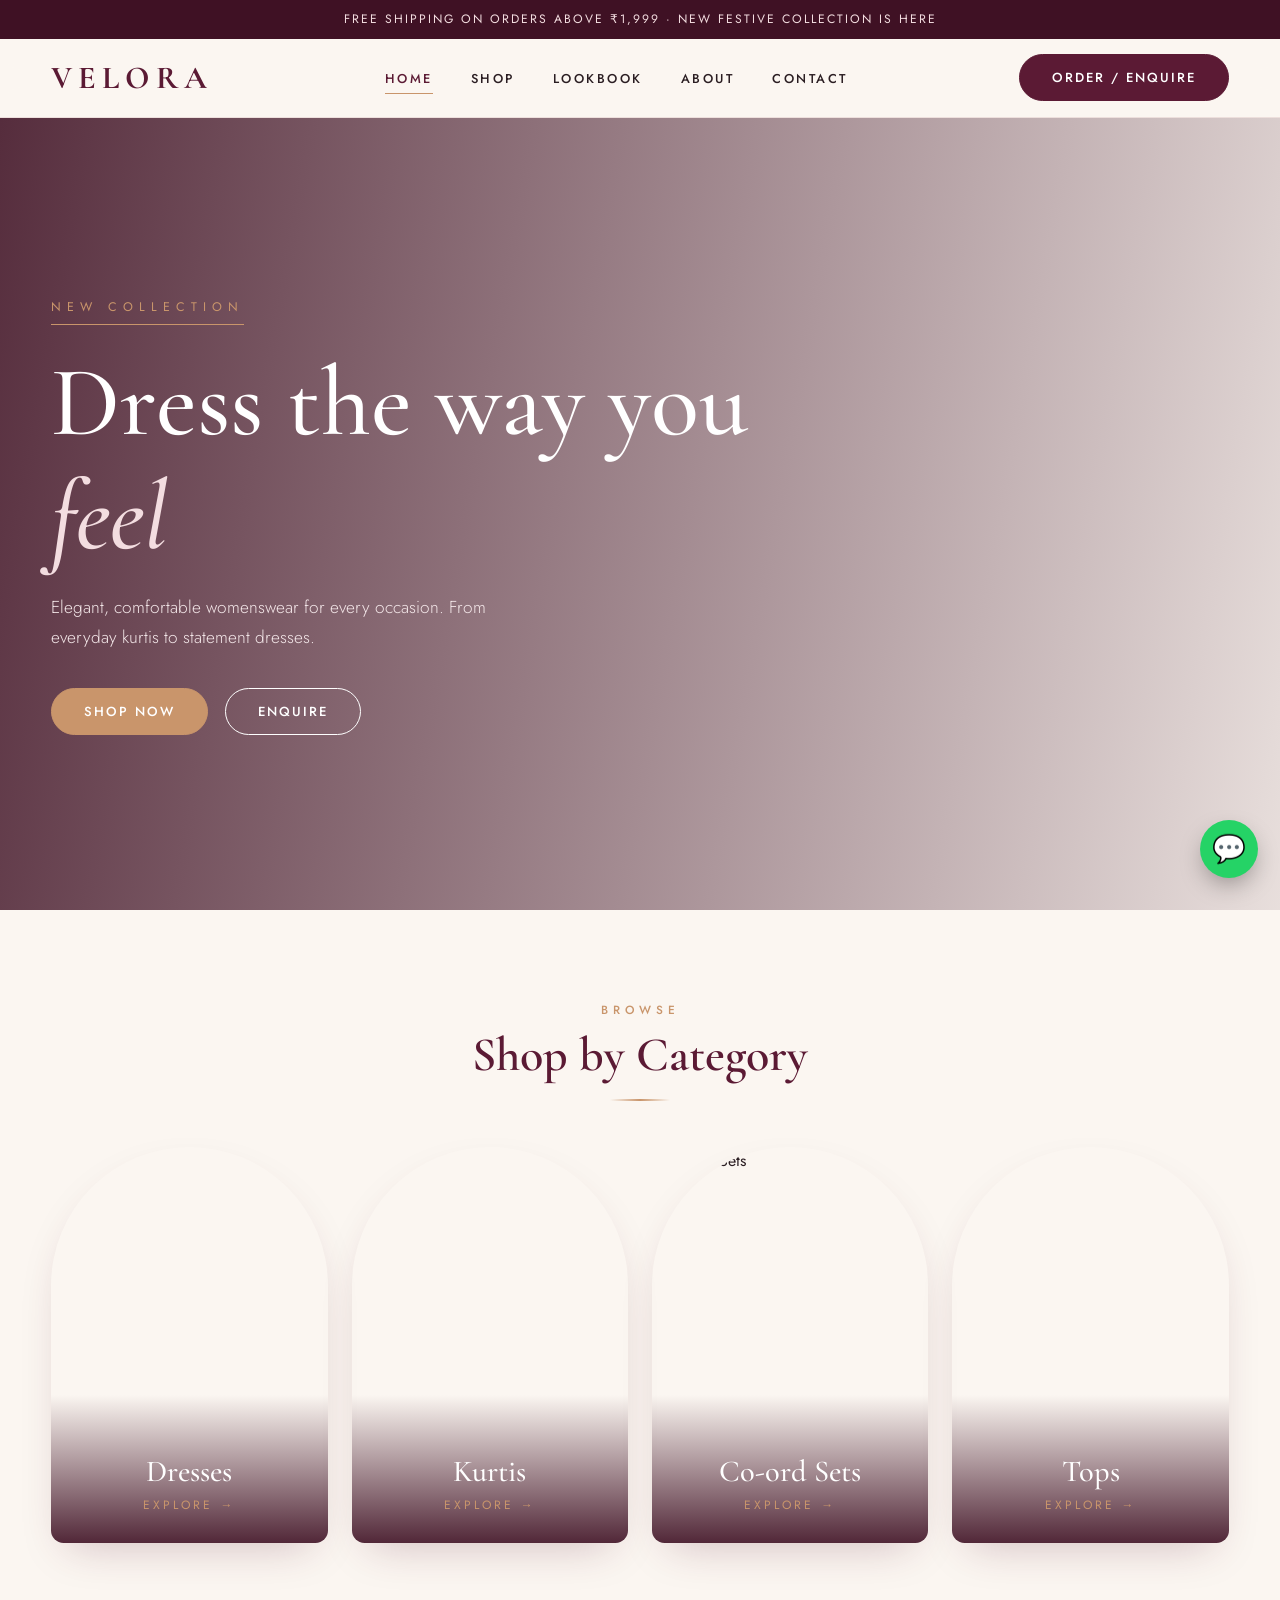
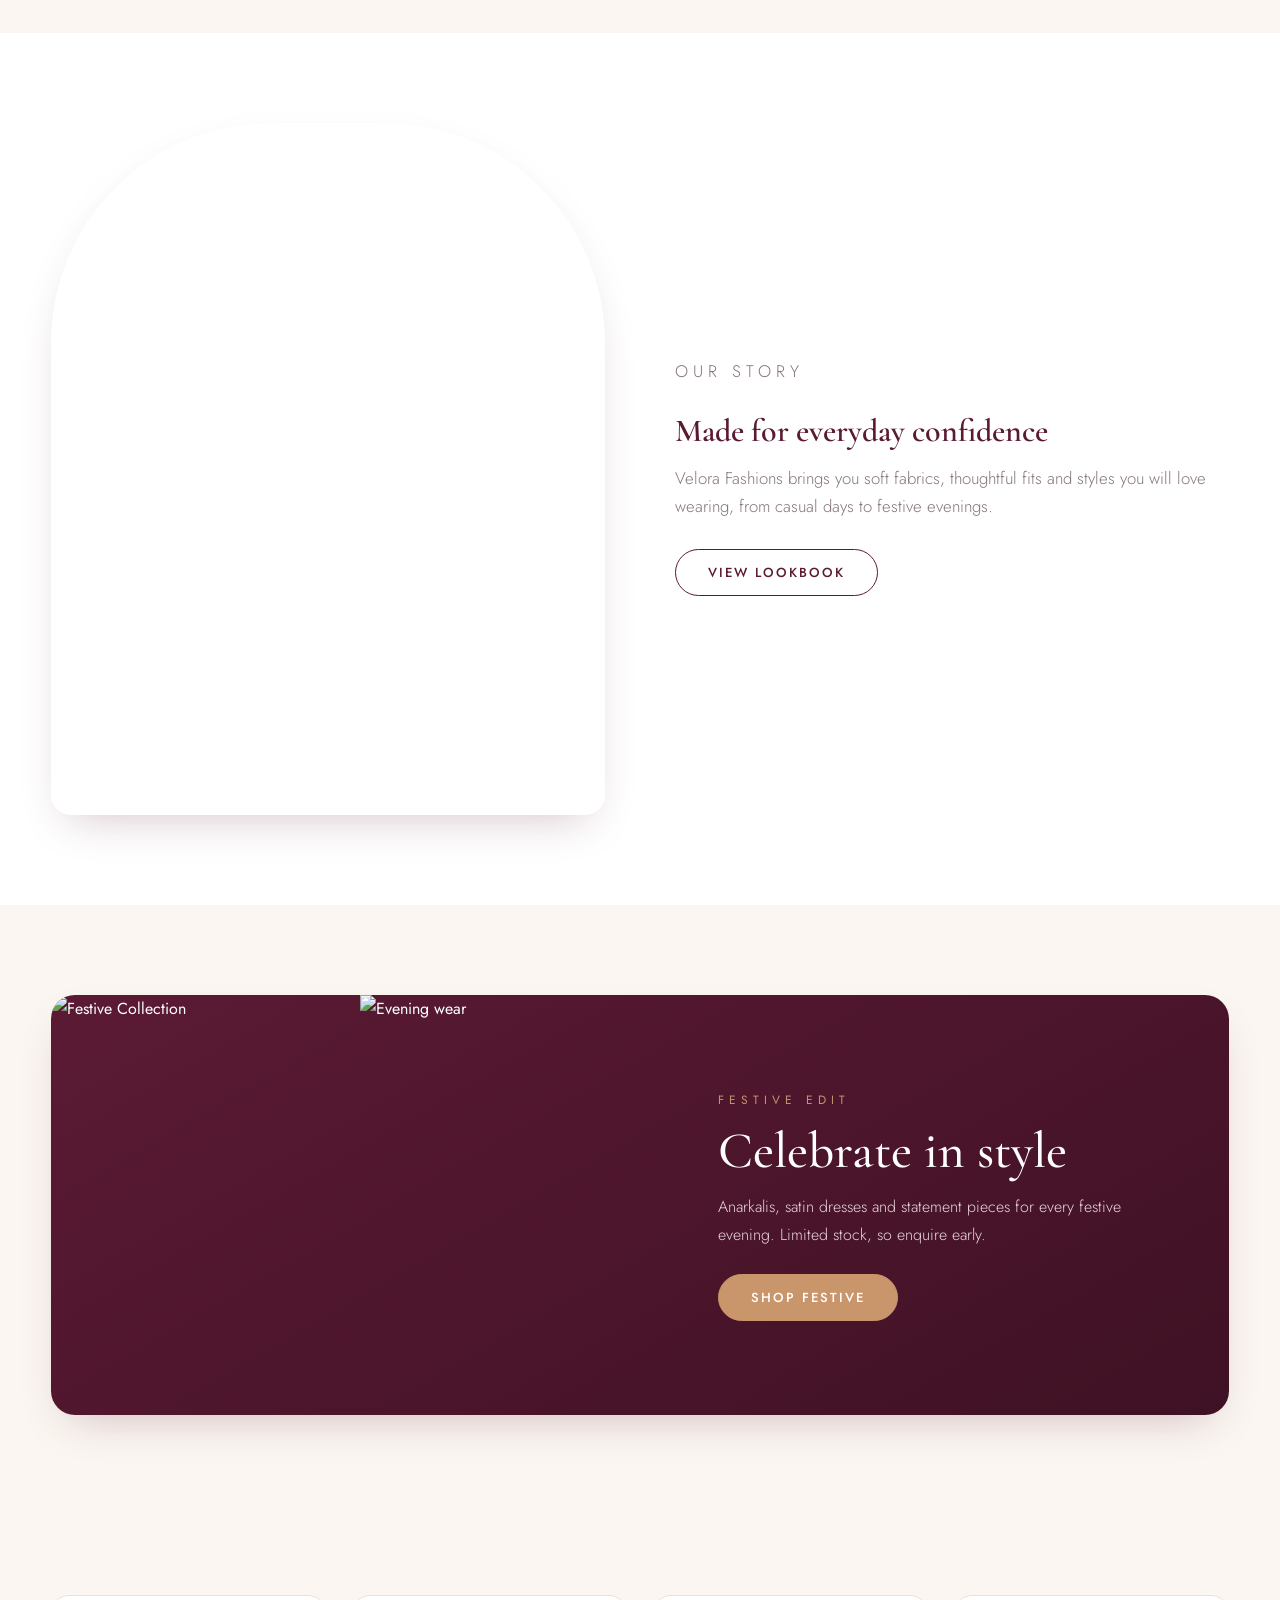
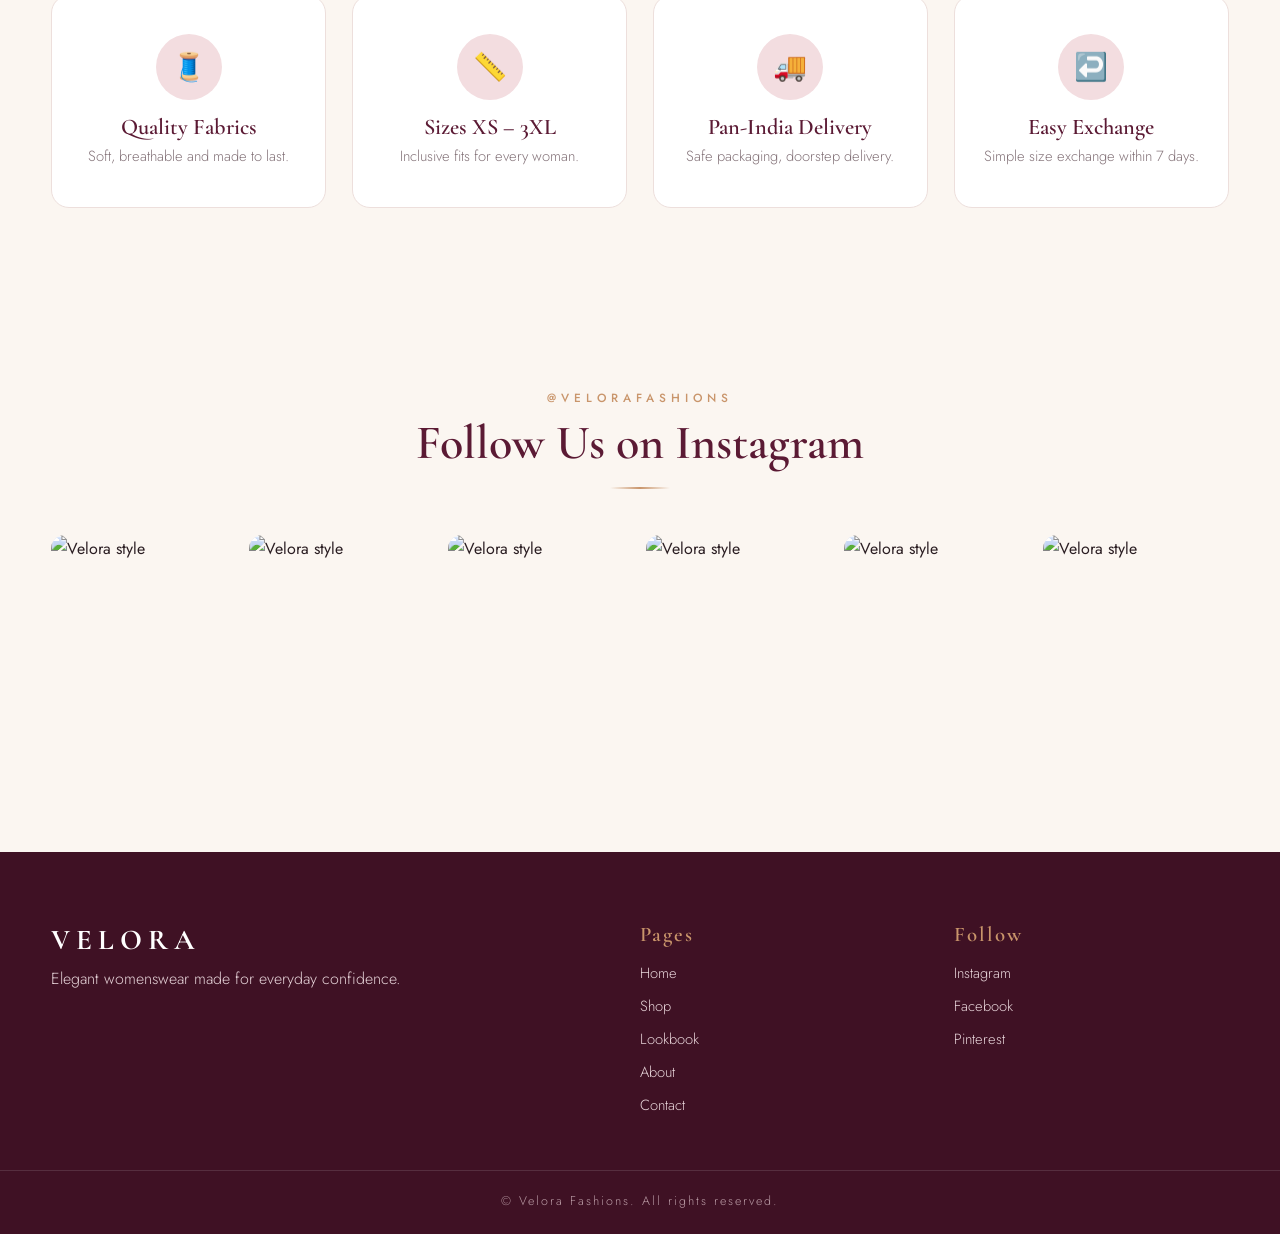
==== commit 30369a20: "Update index.html" ====
--- a/index.html
+++ b/index.html
@@ -2,113 +2,335 @@
 <html lang="en">
 <head>
 <meta charset="UTF-8">
-<meta name="viewport" content="width=device-width, initial-scale=1.0">
-<title>Velora Fashion | Timeless Luxury Womenswear</title>
-<meta name="description" content="Velora Fashion – timeless luxury womenswear. Evening wear, tailored suits and casual luxury.">
-<link rel="stylesheet" href="style.css">
+<meta name="viewport" content="width=device-width, initial-scale=1">
+<meta name="description" content="Elegant womenswear: dresses, kurtis, co-ord sets and more. Enquire or place your order today.">
+<title>Velora Fashions | Womenswear</title>
+<link href="https://fonts.googleapis.com/css2?family=Playfair+Display:wght@600;700&family=Poppins:wght@400;500&display=swap" rel="stylesheet">
+<style>
+@import url('https://fonts.googleapis.com/css2?family=Cormorant+Garamond:ital,wght@0,500;0,600;0,700;1,500&family=Jost:wght@300;400;500&display=swap');
+
+:root{
+  --bg:#fbf6f1;--ink:#2a1d22;--muted:#85747a;
+  --wine:#5b1a34;--wine-d:#3f1124;--rose:#c9956b;--blush:#f3dde0;
+  --card:#fff;--line:#eddfdc;
+  --shadow:0 18px 45px -18px rgba(91,26,52,.28);
+}
+*{box-sizing:border-box;margin:0;padding:0}
+html{scroll-behavior:smooth}
+body{font-family:'Jost',sans-serif;font-weight:400;background:var(--bg);color:var(--ink);line-height:1.7;-webkit-font-smoothing:antialiased}
+img{max-width:100%;display:block}
+a{color:inherit;text-decoration:none}
+ul{list-style:none}
+h1,h2,h3{font-family:'Cormorant Garamond',serif;font-weight:600;line-height:1.15}
+.container{width:min(1180px,92%);margin:auto}
+.section{padding:90px 0}
+
+/* ---------- headings ---------- */
+.eyebrow{display:block;text-align:center;color:var(--rose);text-transform:uppercase;letter-spacing:5px;font-size:.74rem;font-weight:500}
+.section-title{text-align:center;font-size:clamp(2rem,4vw,3rem);margin:8px 0 14px;color:var(--wine)}
+.section-title::after{content:"";display:block;width:60px;height:2px;margin:16px auto 0;background:linear-gradient(90deg,transparent,var(--rose),transparent)}
+.section-title{margin-bottom:46px}
+
+/* ---------- buttons ---------- */
+.btn{display:inline-block;background:var(--wine);color:#fff;padding:13px 32px;border-radius:50px;border:1.5px solid var(--wine);cursor:pointer;font:500 .82rem 'Jost',sans-serif;letter-spacing:2px;text-transform:uppercase;transition:.35s}
+.btn:hover{background:var(--rose);border-color:var(--rose);transform:translateY(-2px);box-shadow:0 10px 24px -10px var(--rose)}
+.btn-outline{background:transparent;color:var(--wine)}
+.btn-outline:hover{background:var(--wine);border-color:var(--wine);color:#fff;box-shadow:none}
+
+/* ---------- top bar + nav ---------- */
+.topbar{background:var(--wine-d);color:#f3dde0;text-align:center;font-size:.76rem;letter-spacing:2px;text-transform:uppercase;padding:9px 10px}
+header{background:rgba(251,246,241,.88);backdrop-filter:blur(14px);position:sticky;top:0;z-index:50;border-bottom:1px solid var(--line)}
+.nav{display:flex;align-items:center;justify-content:space-between;height:78px}
+.logo{font:700 2rem 'Cormorant Garamond',serif;color:var(--wine);letter-spacing:6px;text-transform:uppercase}
+.nav ul{display:flex;gap:38px}
+.nav ul a{font-size:.8rem;letter-spacing:2.5px;text-transform:uppercase;font-weight:500;position:relative;padding:6px 0}
+.nav ul a::after{content:"";position:absolute;left:0;bottom:0;height:1.5px;width:0;background:var(--rose);transition:.35s}
+.nav ul a:hover::after,.nav ul a.active::after{width:100%}
+.nav ul a.active{color:var(--wine)}
+.menu-btn{display:none;background:none;border:0;font-size:1.8rem;color:var(--wine);cursor:pointer}
+
+/* ---------- hero ---------- */
+.hero{min-height:88vh;display:flex;align-items:center;position:relative;color:#fff;
+  background:linear-gradient(100deg,rgba(63,17,36,.88) 0%,rgba(63,17,36,.45) 55%,rgba(63,17,36,.1) 100%),
+  url('https://images.unsplash.com/photo-1490481651871-ab68de25d43d?w=1800') center/cover}
+.hero .container{max-width:1180px}
+.hero .tag{display:inline-block;letter-spacing:6px;text-transform:uppercase;font-size:.78rem;color:var(--rose);border-bottom:1px solid var(--rose);padding-bottom:6px}
+.hero h1{font-size:clamp(3rem,8vw,6.2rem);margin:20px 0;font-weight:500;max-width:720px}
+.hero h1 em{color:var(--blush);font-style:italic}
+.hero p{max-width:470px;margin-bottom:36px;font-weight:300;font-size:1.08rem;color:#f3e6e8}
+.hero .btn{background:var(--rose);border-color:var(--rose)}
+.hero .btn:hover{background:#fff;color:var(--wine);border-color:#fff}
+.hero .btn-outline{background:transparent;color:#fff;border-color:#fff;margin-left:12px}
+.hero .btn-outline:hover{background:#fff;color:var(--wine)}
+.page-hero{text-align:center;color:#fff;padding:100px 0;
+  background:linear-gradient(rgba(63,17,36,.72),rgba(63,17,36,.72)),url('https://images.unsplash.com/photo-1445205170230-053b83016050?w=1800') center/cover}
+.page-hero h1{font-size:clamp(2.6rem,6vw,4.4rem);font-weight:500}
+.page-hero p{color:var(--blush);letter-spacing:2px;font-weight:300;margin-top:8px}
+
+/* ---------- categories ---------- */
+.cat-grid{display:grid;grid-template-columns:repeat(auto-fit,minmax(240px,1fr));gap:24px}
+.cat{position:relative;border-radius:200px 200px 18px 18px;overflow:hidden;aspect-ratio:3/4.3;box-shadow:var(--shadow)}
+.cat img{width:100%;height:100%;object-fit:cover;transition:transform .9s}
+.cat:hover img{transform:scale(1.1)}
+.cat .label{position:absolute;inset:auto 0 0 0;padding:60px 20px 26px;text-align:center;color:#fff;background:linear-gradient(transparent,rgba(63,17,36,.9))}
+.cat .label h3{font-size:1.9rem;font-weight:500}
+.cat .label span{font-size:.75rem;letter-spacing:3px;text-transform:uppercase;color:var(--rose);display:inline-block;transition:.3s}
+.cat:hover .label span{transform:translateX(6px)}
+
+/* ---------- shop ---------- */
+.filters{display:flex;flex-wrap:wrap;gap:12px;justify-content:center;margin-bottom:44px}
+.filters button{border:1.5px solid var(--line);background:transparent;padding:9px 26px;border-radius:50px;cursor:pointer;font:500 .78rem 'Jost',sans-serif;letter-spacing:2px;text-transform:uppercase;color:var(--muted);transition:.3s}
+.filters button.active,.filters button:hover{background:var(--wine);color:#fff;border-color:var(--wine)}
+.products{display:grid;grid-template-columns:repeat(auto-fill,minmax(260px,1fr));gap:30px}
+.product{background:var(--card);border-radius:18px;overflow:hidden;box-shadow:0 6px 22px -10px rgba(91,26,52,.2);position:relative;transition:.5s}
+.product:hover{transform:translateY(-8px);box-shadow:var(--shadow)}
+.product img{width:100%;aspect-ratio:3/4;object-fit:cover;transition:transform .9s}
+.product:hover img{transform:scale(1.06)}
+.product .info{padding:20px 22px 24px;text-align:center;position:relative;background:#fff}
+.product h3{font-size:1.35rem;font-weight:600;color:var(--wine)}
+.price{margin:6px 0 16px;color:var(--rose);font-weight:500;font-size:1.05rem;letter-spacing:1px}
+.price s{color:var(--muted);font-weight:300;margin-left:8px;font-size:.9rem}
+.product .btn{padding:10px 26px;font-size:.74rem}
+.badge{position:absolute;top:16px;left:16px;z-index:2;background:var(--wine);color:#fff;font-size:.68rem;letter-spacing:2px;text-transform:uppercase;padding:5px 14px;border-radius:50px}
+.product.hide{display:none}
+
+/* ---------- features ---------- */
+.features{display:grid;grid-template-columns:repeat(auto-fit,minmax(230px,1fr));gap:26px;text-align:center}
+.feature{background:#fff;padding:38px 22px;border-radius:18px;border:1px solid var(--line);transition:.4s}
+.feature:hover{transform:translateY(-6px);box-shadow:var(--shadow);border-color:var(--rose)}
+.feature .ico{width:66px;height:66px;margin:0 auto 14px;display:flex;align-items:center;justify-content:center;font-size:1.7rem;border-radius:50%;background:var(--blush)}
+.feature h3{font-size:1.4rem;color:var(--wine);margin-bottom:4px}
+.feature p{color:var(--muted);font-size:.92rem;font-weight:300}
+
+/* ---------- lookbook ---------- */
+.gallery{columns:3 270px;column-gap:22px}
+.gallery img{width:100%;margin-bottom:22px;border-radius:16px;box-shadow:0 8px 24px -12px rgba(91,26,52,.35);transition:.6s}
+.gallery img:hover{transform:scale(1.03);box-shadow:var(--shadow)}
+
+/* ---------- about ---------- */
+.about{display:grid;grid-template-columns:1fr 1fr;gap:70px;align-items:center}
+.about img{border-radius:220px 220px 20px 20px;box-shadow:var(--shadow);aspect-ratio:4/5;object-fit:cover;width:100%}
+.about h2{font-size:clamp(2rem,4vw,3rem);color:var(--wine);margin:10px 0}
+.about p{color:var(--muted);margin:14px 0 28px;font-weight:300;font-size:1.05rem}
+
+/* ---------- contact ---------- */
+.contact-wrap{display:grid;grid-template-columns:1fr 1.5fr;gap:34px;align-items:start}
+.contact-info{background:linear-gradient(160deg,var(--wine),var(--wine-d));color:#f3e6e8;padding:42px 34px;border-radius:20px;box-shadow:var(--shadow)}
+.contact-info h3{font-size:2rem;color:#fff;margin-bottom:12px}
+.contact-info li{padding:14px 0;border-bottom:1px solid rgba(255,255,255,.14);font-weight:300}
+form{background:#fff;padding:38px;border-radius:20px;border:1px solid var(--line);box-shadow:var(--shadow);display:grid;grid-template-columns:1fr 1fr;gap:18px}
+form .full{grid-column:1/-1}
+label{font-size:.72rem;letter-spacing:2px;text-transform:uppercase;font-weight:500;color:var(--wine);display:block;margin-bottom:6px}
+input,select,textarea{width:100%;padding:13px 16px;border:1.5px solid var(--line);border-radius:12px;font:inherit;font-weight:300;background:var(--bg);transition:.3s}
+input:focus,select:focus,textarea:focus{outline:none;border-color:var(--rose);background:#fff;box-shadow:0 0 0 4px rgba(201,149,107,.18)}
+
+/* ---------- promo + insta + extras ---------- */
+.promo{display:grid;grid-template-columns:1.1fr 1fr;border-radius:24px;overflow:hidden;box-shadow:var(--shadow);background:linear-gradient(150deg,var(--wine),var(--wine-d));color:#fff}
+.promo-imgs{display:grid;grid-template-columns:1fr 1fr;gap:0}
+.promo-imgs img{width:100%;height:100%;min-height:420px;object-fit:cover}
+.promo-text{padding:60px 50px;display:flex;flex-direction:column;justify-content:center}
+.promo-text .tag{letter-spacing:5px;text-transform:uppercase;font-size:.75rem;color:var(--rose)}
+.promo-text h2{font-size:clamp(2rem,4vw,3.2rem);margin:12px 0;font-weight:500}
+.promo-text p{color:#ead7dc;font-weight:300;margin-bottom:26px}
+.promo-text .btn{align-self:flex-start;background:var(--rose);border-color:var(--rose)}
+.promo-text .btn:hover{background:#fff;color:var(--wine);border-color:#fff}
+.insta{display:grid;grid-template-columns:repeat(6,1fr);gap:12px}
+.insta img{width:100%;aspect-ratio:1;object-fit:cover;border-radius:14px;transition:.5s}
+.insta img:hover{transform:scale(1.06);box-shadow:var(--shadow)}
+.side-img{width:100%;aspect-ratio:16/10;object-fit:cover;border-radius:14px;margin-bottom:22px}
+@media(max-width:860px){.promo{grid-template-columns:1fr}.promo-imgs img{min-height:280px}.promo-text{padding:36px 26px}.insta{grid-template-columns:repeat(3,1fr)}}
+
+/* ---------- footer ---------- */
+footer{background:var(--wine-d);color:#e6d3d8;padding:70px 0 22px;margin-top:40px}
+.foot{display:grid;grid-template-columns:2fr 1fr 1fr;gap:40px}
+footer .logo{color:#fff;font-size:1.8rem}
+footer p{font-weight:300}
+footer h4{font:600 1.3rem 'Cormorant Garamond',serif;color:var(--rose);letter-spacing:2px;margin-bottom:14px}
+footer li{margin-bottom:8px;font-size:.92rem;font-weight:300}
+footer a{transition:.3s}
+footer a:hover{color:var(--rose);padding-left:4px}
+.copy{text-align:center;font-size:.78rem;letter-spacing:2px;margin-top:44px;border-top:1px solid rgba(255,255,255,.12);padding-top:20px;color:#b99aa4}
+.wa{position:fixed;right:22px;bottom:22px;background:#25d366;width:58px;height:58px;border-radius:50%;display:flex;align-items:center;justify-content:center;font-size:1.7rem;box-shadow:0 10px 26px -6px rgba(0,0,0,.4);z-index:60;animation:pulse 2.4s infinite}
+@keyframes pulse{0%{box-shadow:0 0 0 0 rgba(37,211,102,.5)}70%{box-shadow:0 0 0 16px rgba(37,211,102,0)}100%{box-shadow:0 0 0 0 rgba(37,211,102,0)}}
+
+/* ---------- scroll reveal ---------- */
+.reveal{opacity:0;transform:translateY(34px);transition:opacity .9s ease,transform .9s ease}
+.reveal.show{opacity:1;transform:none}
+
+/* ---------- responsive ---------- */
+@media(max-width:860px){
+  .section{padding:64px 0}
+  .menu-btn{display:block}
+  .nav ul{position:absolute;top:78px;left:0;right:0;background:var(--bg);flex-direction:column;gap:0;padding:8px 6%;display:none;border-bottom:1px solid var(--line)}
+  .nav ul.open{display:flex}
+  .nav ul li{padding:12px 0;border-bottom:1px solid var(--line)}
+  .nav>.btn{display:none}
+  .about,.contact-wrap,.foot{grid-template-columns:1fr}
+  .about{gap:36px}
+  form{grid-template-columns:1fr;padding:26px}
+  .hero{background-position:70% center}
+  .hero .btn-outline{margin:12px 0 0}
+}
+
+</style>
 </head>
 <body>
-
-<header class="site-header">
-  <nav class="nav">
-    <a href="index.html" class="logo"><img src="v2.png" alt="" onerror="this.style.display='none'">Velora</a>
-    <ul class="nav-links">
+<div class="topbar">Free shipping on orders above ₹1,999 · New Festive Collection is here</div>
+<header>
+  <div class="container nav">
+    <a href="index.html" class="logo">Velora</a>
+    <ul>
       <li><a href="index.html" class="active">Home</a></li>
       <li><a href="shop.html">Shop</a></li>
+      <li><a href="lookbook.html">Lookbook</a></li>
       <li><a href="about.html">About</a></li>
       <li><a href="contact.html">Contact</a></li>
     </ul>
-    <button class="menu-btn" aria-label="Menu"><span></span><span></span><span></span></button>
-  </nav>
+    <a href="contact.html" class="btn">Order / Enquire</a>
+    <button class="menu-btn" aria-label="Menu">☰</button>
+  </div>
 </header>
 
-<main>
-  <section class="hero" style="padding:0">
-    <div class="hero-bg"><img src="https://images.unsplash.com/photo-1539109136881-3be0616acf4b?q=80&w=1800" alt="Velora Autumn Winter collection"></div>
-    <div class="hero-content">
-      <span class="eyebrow fade">Autumn / Winter 2026</span>
-      <h1 class="fade">Elegance <em>Redefined</em></h1>
-      <p class="fade">Timeless luxury womenswear, crafted to be treasured.</p>
-      <a href="shop.html" class="btn fade">Explore Collection</a>
+<section class="hero">
+  <div class="container">
+    <span class="tag">New Collection</span>
+    <h1>Dress the way you <em>feel</em></h1>
+    <p>Elegant, comfortable womenswear for every occasion. From everyday kurtis to statement dresses.</p>
+    <a href="shop.html" class="btn">Shop Now</a>
+    <a href="contact.html" class="btn btn-outline">Enquire</a>
+  </div>
+</section>
+
+<section class="section">
+  <div class="container">
+    <p class="eyebrow">Browse</p>
+    <h2 class="section-title">Shop by Category</h2>
+    <div class="cat-grid">
+      <a class="cat" href="shop.html?cat=dresses"><img src="https://images.unsplash.com/photo-1572804013309-59a88b7e92f1?w=600" alt="Dresses"><div class="label"><h3>Dresses</h3><span>Explore →</span></div></a>
+      <a class="cat" href="shop.html?cat=kurtis"><img src="https://images.unsplash.com/photo-1610030469983-98e550d6193c?w=600" alt="Kurtis"><div class="label"><h3>Kurtis</h3><span>Explore →</span></div></a>
+      <a class="cat" href="shop.html?cat=coords"><img src="https://images.unsplash.com/photo-1509631179647-0177331693ae?w=600" alt="Co-ord Sets"><div class="label"><h3>Co-ord Sets</h3><span>Explore →</span></div></a>
+      <a class="cat" href="shop.html?cat=tops"><img src="https://images.unsplash.com/photo-1564257631407-4deb1f99d992?w=600" alt="Tops"><div class="label"><h3>Tops</h3><span>Explore →</span></div></a>
     </div>
-    <div class="scroll-cue"></div>
-  </section>
-
-  <section>
-    <div class="container">
-      <div class="section-head reveal">
-        <h2>Curated Categories</h2>
-        <div class="divider"></div>
-        <p>Three worlds of refined style, designed for every moment of your day.</p>
+  </div>
+</section>
+
+<section class="section" style="background:#fff">
+  <div class="container about">
+    <img src="https://images.unsplash.com/photo-1483985988355-763728e1935b?w=800" alt="About Velora">
+    <div>
+      <p class="eyebrow" style="text-align:left">Our Story</p>
+      <h2 style="font-size:2rem">Made for everyday confidence</h2>
+      <p>Velora Fashions brings you soft fabrics, thoughtful fits and styles you will love wearing, from casual days to festive evenings.</p>
+      <a href="lookbook.html" class="btn btn-outline">View Lookbook</a>
+    </div>
+  </div>
+</section>
+
+<section class="section">
+  <div class="container">
+    <div class="promo">
+      <div class="promo-imgs">
+        <img src="https://images.unsplash.com/photo-1583391733981?w=800" alt="Festive Collection" loading="lazy">
+        <img src="https://images.unsplash.com/photo-1539008835657?w=800" alt="Evening wear" loading="lazy">
       </div>
-      <div class="cat-grid">
-        <a href="shop.html" class="cat-card reveal">
-          <img src="https://images.unsplash.com/photo-1539109136881-3be0616acf4b?q=80&w=800" alt="Evening Wear">
-          <div class="cat-info"><h3>Evening Wear</h3><p>Gowns &amp; Cocktail Dresses</p><span>Discover</span></div>
-        </a>
-        <a href="shop.html" class="cat-card reveal d1">
-          <img src="https://images.unsplash.com/photo-1515886657613-9f3515b0c78f?q=80&w=800" alt="Tailored Suits">
-          <div class="cat-info"><h3>Tailored Suits</h3><p>Modern Professional Essentials</p><span>Discover</span></div>
-        </a>
-        <a href="shop.html" class="cat-card reveal d2">
-          <img src="https://images.unsplash.com/photo-1485230895905-ec40ba36b9bc?q=80&w=800" alt="Casual Luxury">
-          <div class="cat-info"><h3>Casual Luxury</h3><p>Knitwear &amp; Everyday Silks</p><span>Discover</span></div>
-        </a>
+      <div class="promo-text">
+        <span class="tag">Festive Edit</span>
+        <h2>Celebrate in style</h2>
+        <p>Anarkalis, satin dresses and statement pieces for every festive evening. Limited stock, so enquire early.</p>
+        <a href="shop.html" class="btn">Shop Festive</a>
       </div>
     </div>
-  </section>
-
-  <section class="band">
-    <div class="container split">
-      <div class="split-img reveal"><img src="https://images.unsplash.com/photo-1515886657613-9f3515b0c78f?q=80&w=1000" alt="Velora craftsmanship"></div>
-      <div class="split-text reveal d1">
-        <span class="eyebrow" style="color:var(--gold-dark)">Our Philosophy</span>
-        <h2>Quiet luxury, made with intention</h2>
-        <p>Every Velora piece begins with exceptional fabric and ends with careful hands. We design clothing that moves with you, from the first meeting of the day to the last dance of the night.</p>
-        <p>Less noise. More elegance. Pieces made to be worn for years, not seasons.</p>
-        <a href="about.html" class="btn btn-solid">Our Story</a>
-      </div>
+  </div>
+</section>
+
+<section class="section">
+  <div class="container features">
+    <div class="feature"><div class="ico">🧵</div><h3>Quality Fabrics</h3><p>Soft, breathable and made to last.</p></div>
+    <div class="feature"><div class="ico">📏</div><h3>Sizes XS – 3XL</h3><p>Inclusive fits for every woman.</p></div>
+    <div class="feature"><div class="ico">🚚</div><h3>Pan-India Delivery</h3><p>Safe packaging, doorstep delivery.</p></div>
+    <div class="feature"><div class="ico">↩️</div><h3>Easy Exchange</h3><p>Simple size exchange within 7 days.</p></div>
+  </div>
+</section>
+
+<section class="section">
+  <div class="container">
+    <p class="eyebrow">@velorafashions</p>
+    <h2 class="section-title">Follow Us on Instagram</h2>
+    <div class="insta">
+      <img src="https://images.unsplash.com/photo-1572804013309?w=500" alt="Velora style" loading="lazy">
+      <img src="https://images.unsplash.com/photo-1610030469983?w=500" alt="Velora style" loading="lazy">
+      <img src="https://images.unsplash.com/photo-1509631179647?w=500" alt="Velora style" loading="lazy">
+      <img src="https://images.unsplash.com/photo-1496747611176?w=500" alt="Velora style" loading="lazy">
+      <img src="https://images.unsplash.com/photo-1469334031218?w=500" alt="Velora style" loading="lazy">
+      <img src="https://images.unsplash.com/photo-1539008835657?w=500" alt="Velora style" loading="lazy">
     </div>
-  </section>
-
-  <section>
-    <div class="container">
-      <div class="values">
-        <div class="value reveal"><div class="icon">✦</div><h3>Premium Fabrics</h3><p>Silks, wools and cashmere chosen for their feel and longevity.</p></div>
-        <div class="value reveal d1"><div class="icon">✦</div><h3>Made to Flatter</h3><p>Tailoring that celebrates every silhouette with grace.</p></div>
-        <div class="value reveal d2"><div class="icon">✦</div><h3>Thoughtful Service</h3><p>Personal styling help and easy returns, always.</p></div>
-      </div>
-    </div>
-  </section>
-
-  <section class="dark">
-    <div class="container quote reveal">
-      <blockquote>“Style is a way to say who you are without having to speak.”</blockquote>
-      <cite>The Velora Promise</cite>
-    </div>
-  </section>
-
-  <section class="dark" style="padding-top:0">
-    <div class="container newsletter reveal">
-      <h2>Join the Velora Circle</h2>
-      <p>Be first to know about new collections and private offers.</p>
-      <form class="news-form"><input type="email" placeholder="Your email address" required><button type="submit">Subscribe</button></form>
-    </div>
-  </section>
-</main>
-
-<footer class="site-footer">
-  <div class="container">
-    <div class="footer-grid">
-      <div class="footer-brand"><a href="index.html" class="logo">Velora</a><p>Timeless luxury womenswear for the modern woman.</p></div>
-      <div><h4>Explore</h4><ul><li><a href="index.html">Home</a></li><li><a href="shop.html">Shop</a></li><li><a href="about.html">About</a></li><li><a href="contact.html">Contact</a></li></ul></div>
-      <div><h4>Collections</h4><ul><li><a href="shop.html">Evening Wear</a></li><li><a href="shop.html">Tailored Suits</a></li><li><a href="shop.html">Casual Luxury</a></li></ul></div>
-      <div><h4>Contact</h4><ul><li>hello@velora.com</li><li>+91 00000 00000</li><li>Bengaluru, India</li></ul></div>
-    </div>
-    <p class="copy">© Velora Fashion. All rights reserved.</p>
-  </div>
+  </div>
+</section>
+
+<footer>
+  <div class="container foot">
+    <div><a href="index.html" class="logo">Velora</a><p style="margin-top:8px">Elegant womenswear made for everyday confidence.</p></div>
+    <div><h4>Pages</h4><ul><li><a href="index.html">Home</a></li><li><a href="shop.html">Shop</a></li><li><a href="lookbook.html">Lookbook</a></li><li><a href="about.html">About</a></li><li><a href="contact.html">Contact</a></li></ul></div>
+    <div><h4>Follow</h4><ul><li><a href="#">Instagram</a></li><li><a href="#">Facebook</a></li><li><a href="#">Pinterest</a></li></ul></div>
+  </div>
+  <p class="copy">© Velora Fashions. All rights reserved.</p>
 </footer>
-
-<script src="script.js"></script>
+<a class="wa" href="https://wa.me/919876543210" target="_blank" aria-label="WhatsApp">💬</a>
+<script>
+// Scroll reveal animation
+const revealEls = document.querySelectorAll('.cat, .product, .feature, .about > *, .gallery img, .contact-info, .promo > *, .insta img, form, .section-title, .eyebrow');
+revealEls.forEach(el => el.classList.add('reveal'));
+const io = new IntersectionObserver(entries => {
+  entries.forEach(en => { if (en.isIntersecting) { en.target.classList.add('show'); io.unobserve(en.target); } });
+}, { threshold: 0.12 });
+revealEls.forEach(el => io.observe(el));
+
+// Mobile menu
+const menuBtn = document.querySelector('.menu-btn');
+const navList = document.querySelector('.nav ul');
+if (menuBtn) menuBtn.addEventListener('click', () => navList.classList.toggle('open'));
+
+// Shop filters
+document.querySelectorAll('.filters button').forEach(btn => {
+  btn.addEventListener('click', () => {
+    document.querySelectorAll('.filters button').forEach(b => b.classList.remove('active'));
+    btn.classList.add('active');
+    const f = btn.dataset.filter;
+    document.querySelectorAll('.product').forEach(p => {
+      p.classList.toggle('hide', f !== 'all' && p.dataset.cat !== f);
+    });
+  });
+});
+
+// Open shop with ?cat=dresses filter pre-selected
+const params = new URLSearchParams(location.search);
+const catParam = params.get('cat');
+if (catParam) {
+  const b = document.querySelector(`.filters button[data-filter="${catParam}"]`);
+  if (b) b.click();
+}
+
+// Contact form: prefill product + send to WhatsApp
+const form = document.getElementById('enquiry-form');
+if (form) {
+  if (params.get('product')) form.product.value = params.get('product');
+  form.addEventListener('submit', e => {
+    e.preventDefault();
+    const d = new FormData(form);
+    const msg =
+      `Hello Velora Fashions,%0A` +
+      `Name: ${encodeURIComponent(d.get('name'))}%0A` +
+      `Phone: ${encodeURIComponent(d.get('phone'))}%0A` +
+      `Email: ${encodeURIComponent(d.get('email') || '-')}%0A` +
+      `Category: ${encodeURIComponent(d.get('category'))}%0A` +
+      `Size: ${encodeURIComponent(d.get('size') || '-')}%0A` +
+      `Product: ${encodeURIComponent(d.get('product') || '-')}%0A` +
+      `Address: ${encodeURIComponent(d.get('address') || '-')}%0A` +
+      `Message: ${encodeURIComponent(d.get('message'))}`;
+    window.open('https://wa.me/919876543210?text=' + msg, '_blank');
+  });
+}
+
+</script>
 </body>
 </html>
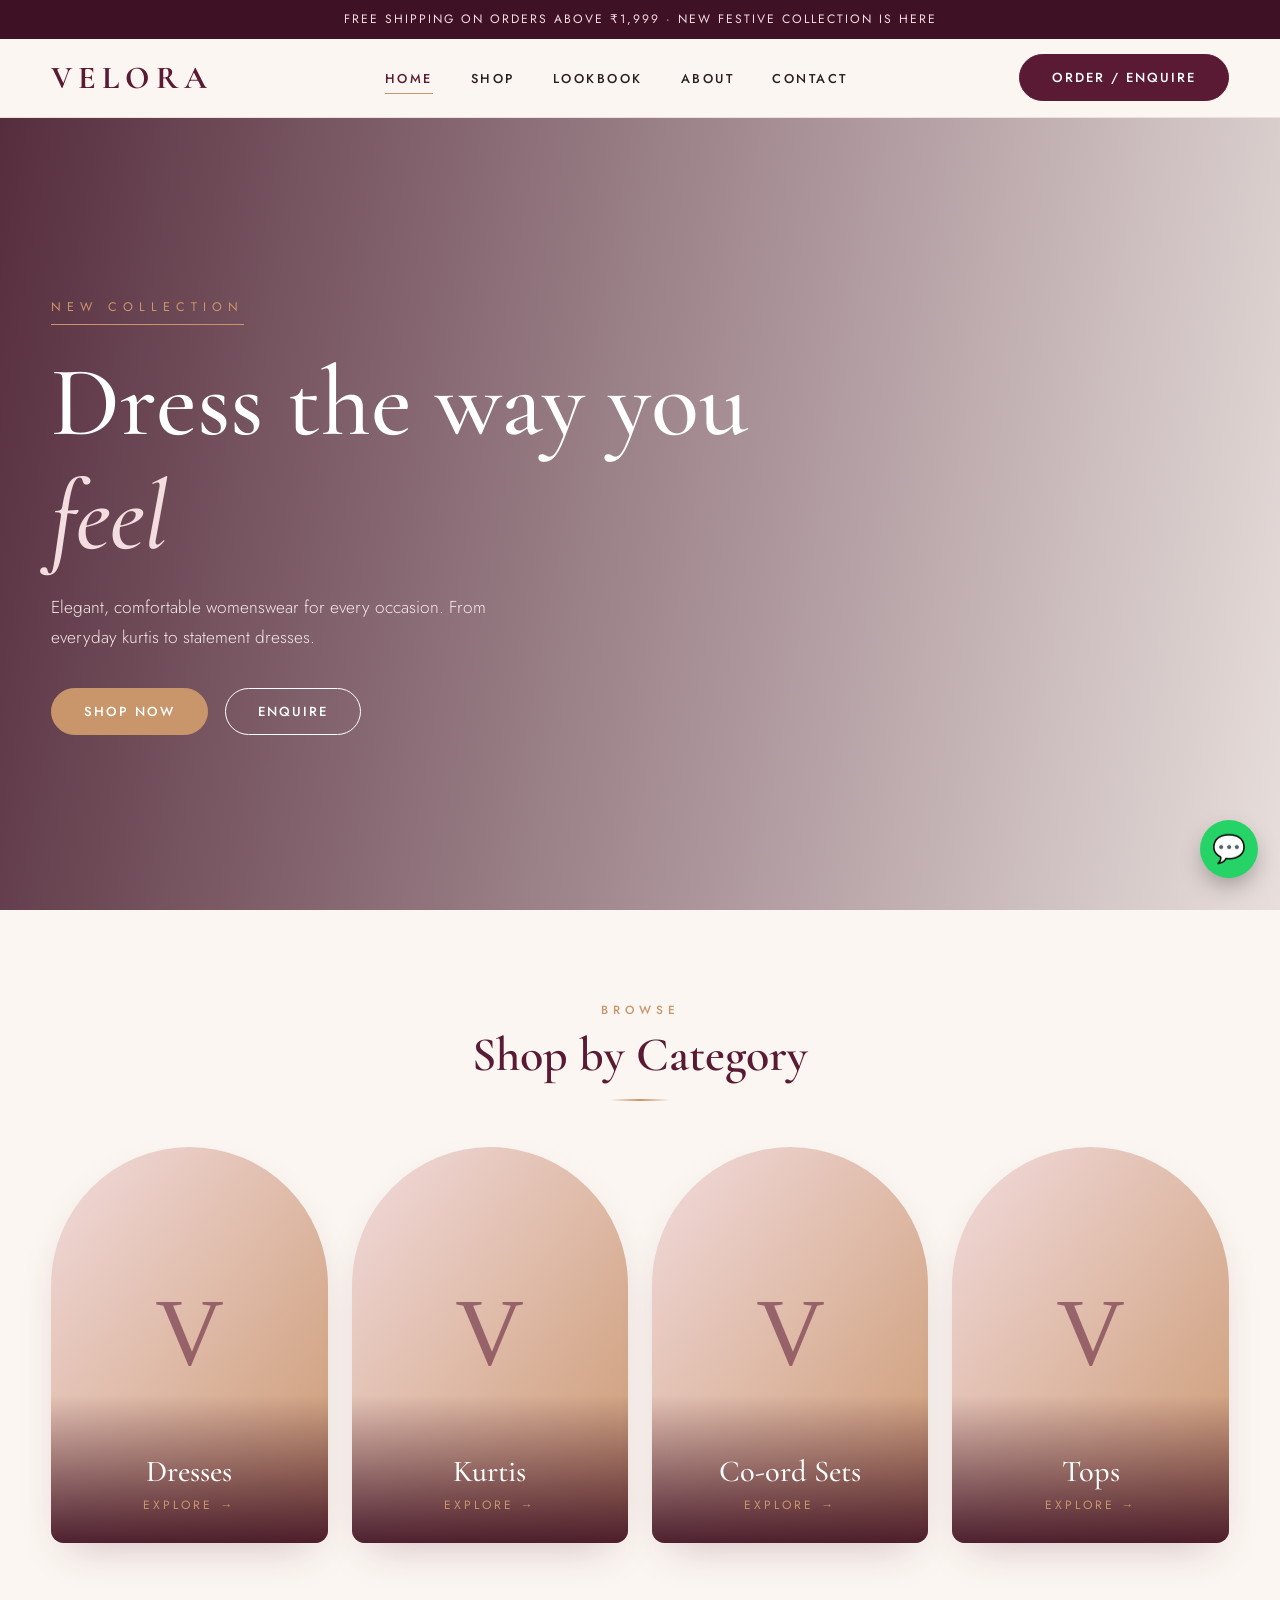
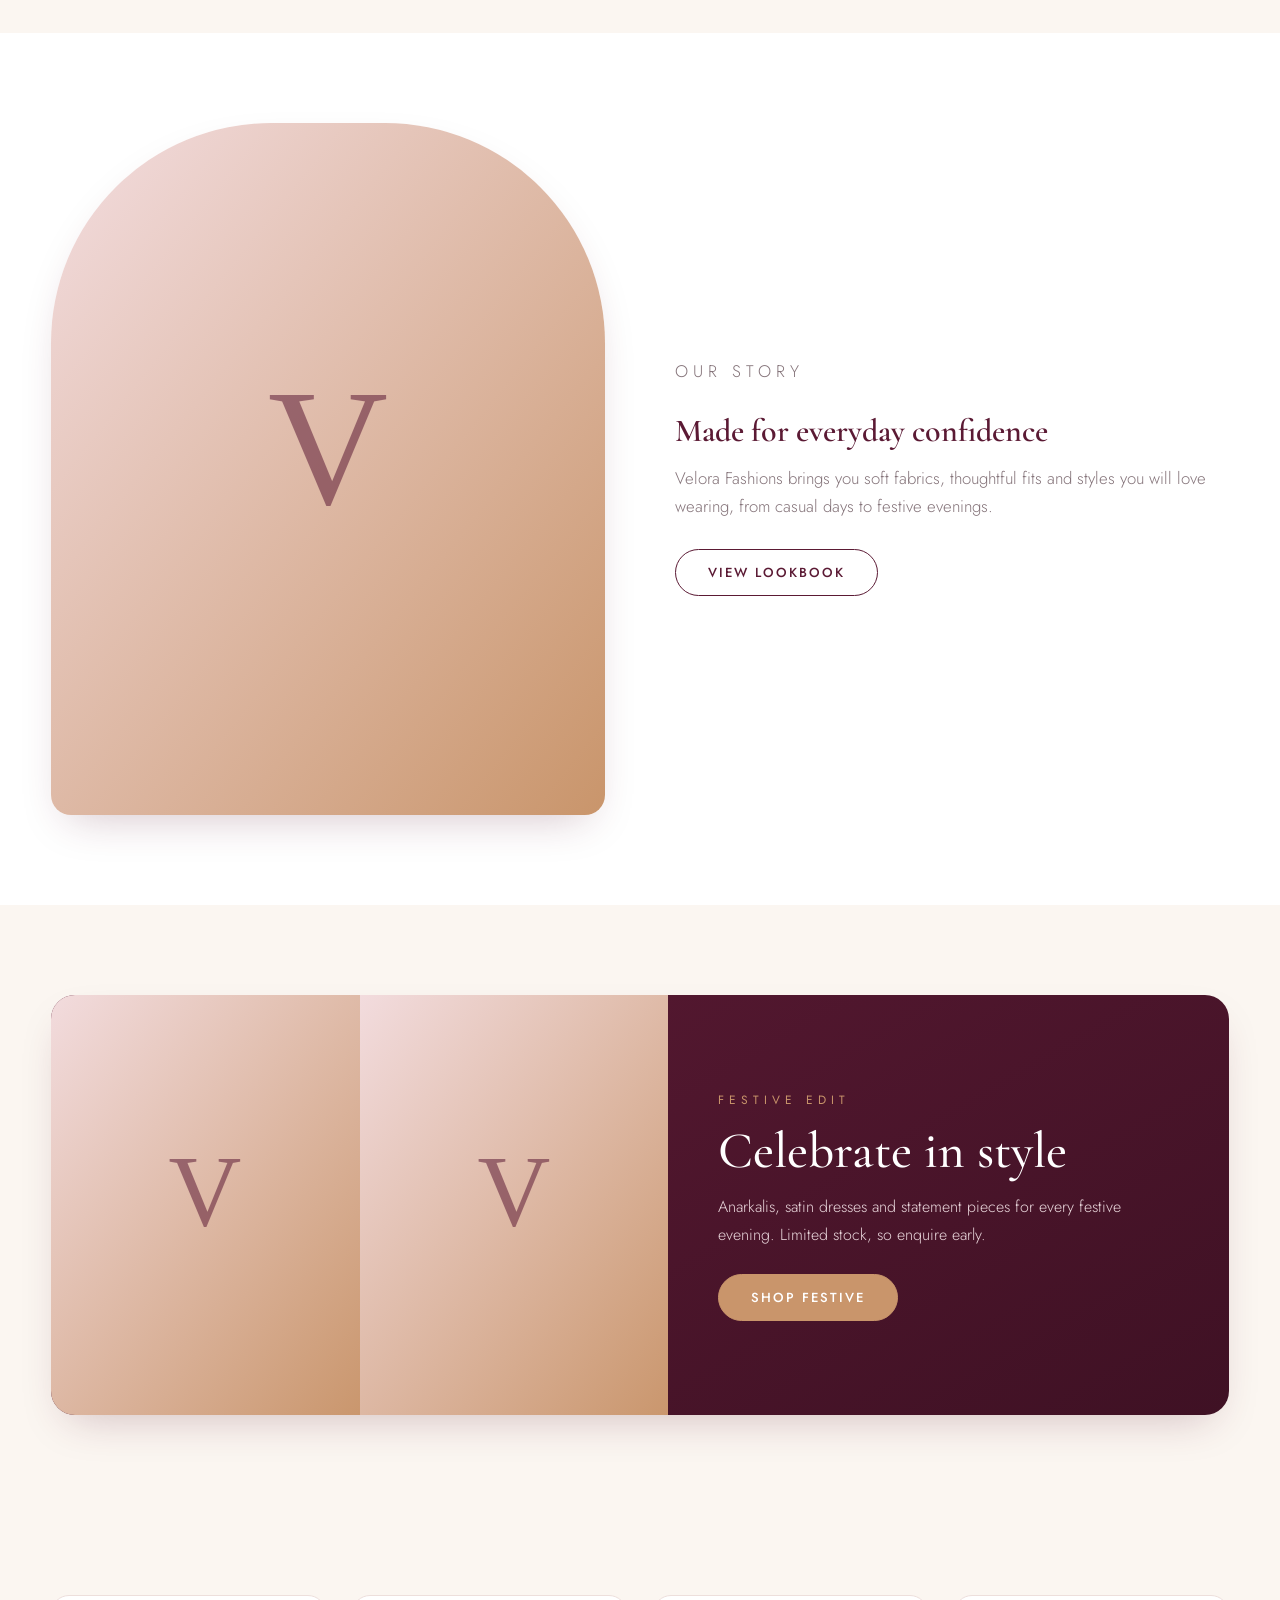
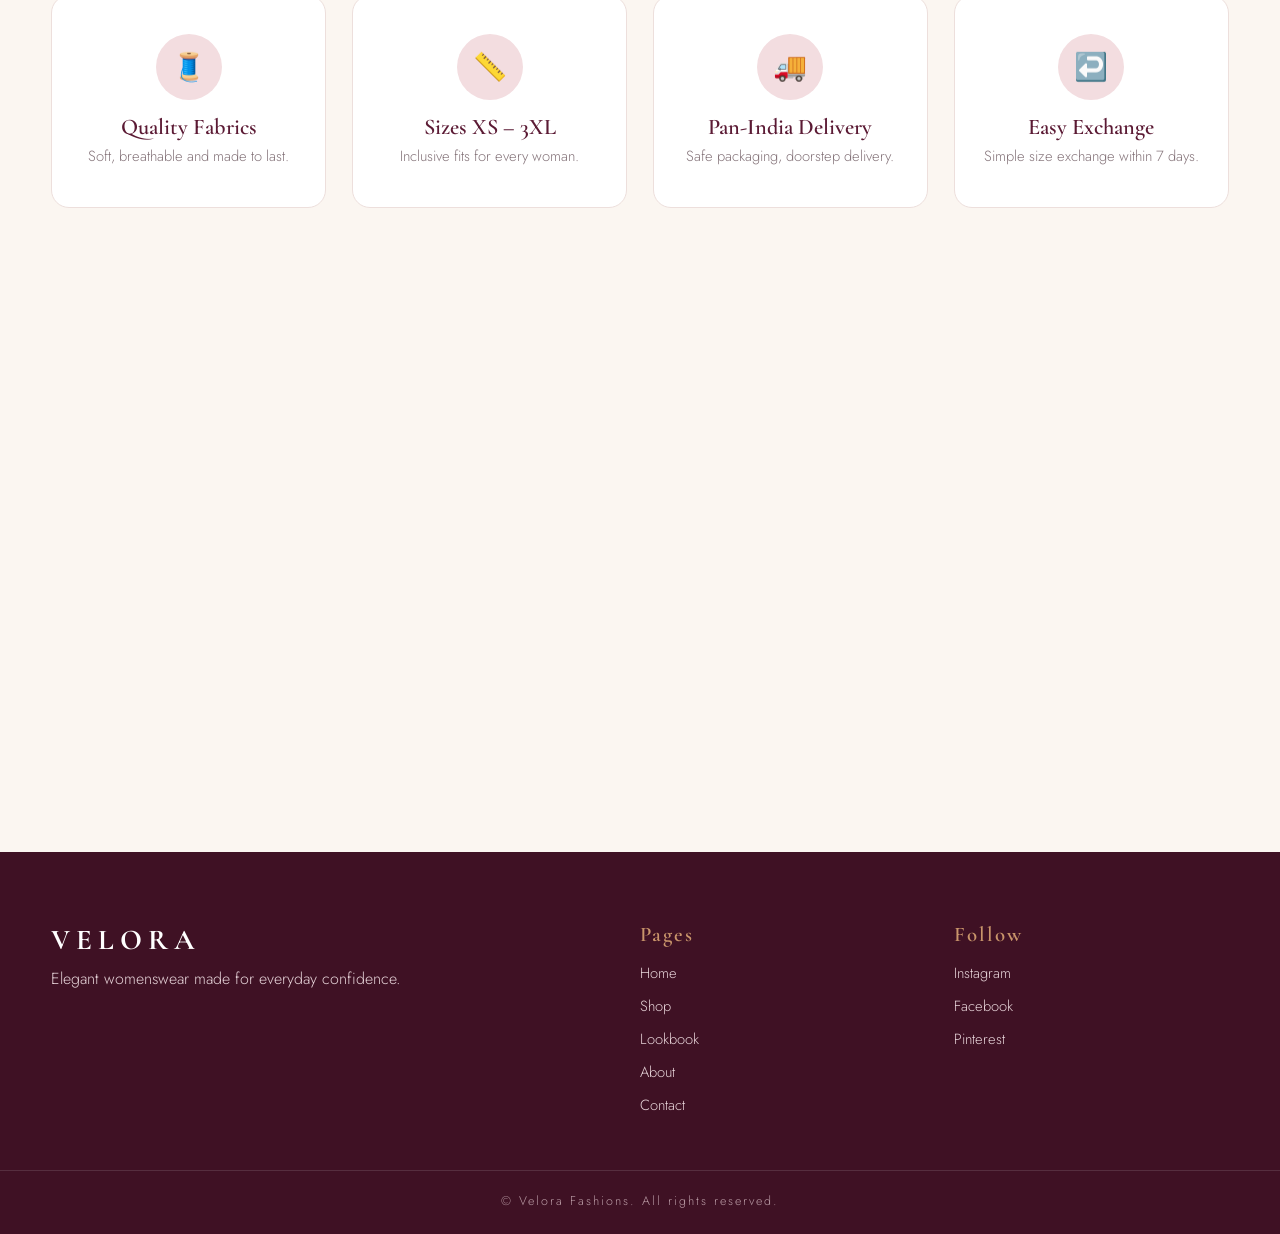
==== commit b13edbc2: "Update index.html" ====
--- a/index.html
+++ b/index.html
@@ -230,8 +230,8 @@
   <div class="container">
     <div class="promo">
       <div class="promo-imgs">
-        <img src="https://images.unsplash.com/photo-1583391733981?w=800" alt="Festive Collection" loading="lazy">
-        <img src="https://images.unsplash.com/photo-1539008835657?w=800" alt="Evening wear" loading="lazy">
+        <img src="https://images.unsplash.com/photo-1583391733981-8b530f9b3d63?w=800" alt="Festive Collection" loading="lazy">
+        <img src="https://images.unsplash.com/photo-1539008835657-9e8e9680c956?w=800" alt="Evening wear" loading="lazy">
       </div>
       <div class="promo-text">
         <span class="tag">Festive Edit</span>
@@ -257,12 +257,12 @@
     <p class="eyebrow">@velorafashions</p>
     <h2 class="section-title">Follow Us on Instagram</h2>
     <div class="insta">
-      <img src="https://images.unsplash.com/photo-1572804013309?w=500" alt="Velora style" loading="lazy">
-      <img src="https://images.unsplash.com/photo-1610030469983?w=500" alt="Velora style" loading="lazy">
-      <img src="https://images.unsplash.com/photo-1509631179647?w=500" alt="Velora style" loading="lazy">
-      <img src="https://images.unsplash.com/photo-1496747611176?w=500" alt="Velora style" loading="lazy">
-      <img src="https://images.unsplash.com/photo-1469334031218?w=500" alt="Velora style" loading="lazy">
-      <img src="https://images.unsplash.com/photo-1539008835657?w=500" alt="Velora style" loading="lazy">
+      <img src="https://images.unsplash.com/photo-1572804013309-59a88b7e92f1?w=500" alt="Velora style" loading="lazy">
+      <img src="https://images.unsplash.com/photo-1610030469983-98e550d6193c?w=500" alt="Velora style" loading="lazy">
+      <img src="https://images.unsplash.com/photo-1509631179647-0177331693ae?w=500" alt="Velora style" loading="lazy">
+      <img src="https://images.unsplash.com/photo-1496747611176-843222e1e57c?w=500" alt="Velora style" loading="lazy">
+      <img src="https://images.unsplash.com/photo-1469334031218-e382a71b716b?w=500" alt="Velora style" loading="lazy">
+      <img src="https://images.unsplash.com/photo-1539008835657-9e8e9680c956?w=500" alt="Velora style" loading="lazy">
     </div>
   </div>
 </section>
@@ -284,6 +284,15 @@
   entries.forEach(en => { if (en.isIntersecting) { en.target.classList.add('show'); io.unobserve(en.target); } });
 }, { threshold: 0.12 });
 revealEls.forEach(el => io.observe(el));
+
+
+// Image fallback: show a soft Velora placeholder if a photo fails to load
+const PH = "data:image/svg+xml;utf8,%3Csvg xmlns='http://www.w3.org/2000/svg' viewBox='0 0 400 500'%3E%3Cdefs%3E%3ClinearGradient id='g' x1='0' y1='0' x2='1' y2='1'%3E%3Cstop offset='0' stop-color='%23f3dde0'/%3E%3Cstop offset='1' stop-color='%23c9956b'/%3E%3C/linearGradient%3E%3C/defs%3E%3Crect width='400' height='500' fill='url(%23g)'/%3E%3Ctext x='200' y='275' font-size='120' text-anchor='middle' fill='%235b1a34' fill-opacity='.55' font-family='Georgia,serif'%3EV%3C/text%3E%3C/svg%3E";
+function fixImg(img){ if (img.dataset.fb) return; img.dataset.fb = 1; img.src = PH; img.alt = img.alt || 'Velora'; }
+document.querySelectorAll('img').forEach(img => {
+  img.addEventListener('error', () => fixImg(img));
+  if (img.complete && img.naturalWidth === 0) fixImg(img);
+});
 
 // Mobile menu
 const menuBtn = document.querySelector('.menu-btn');
